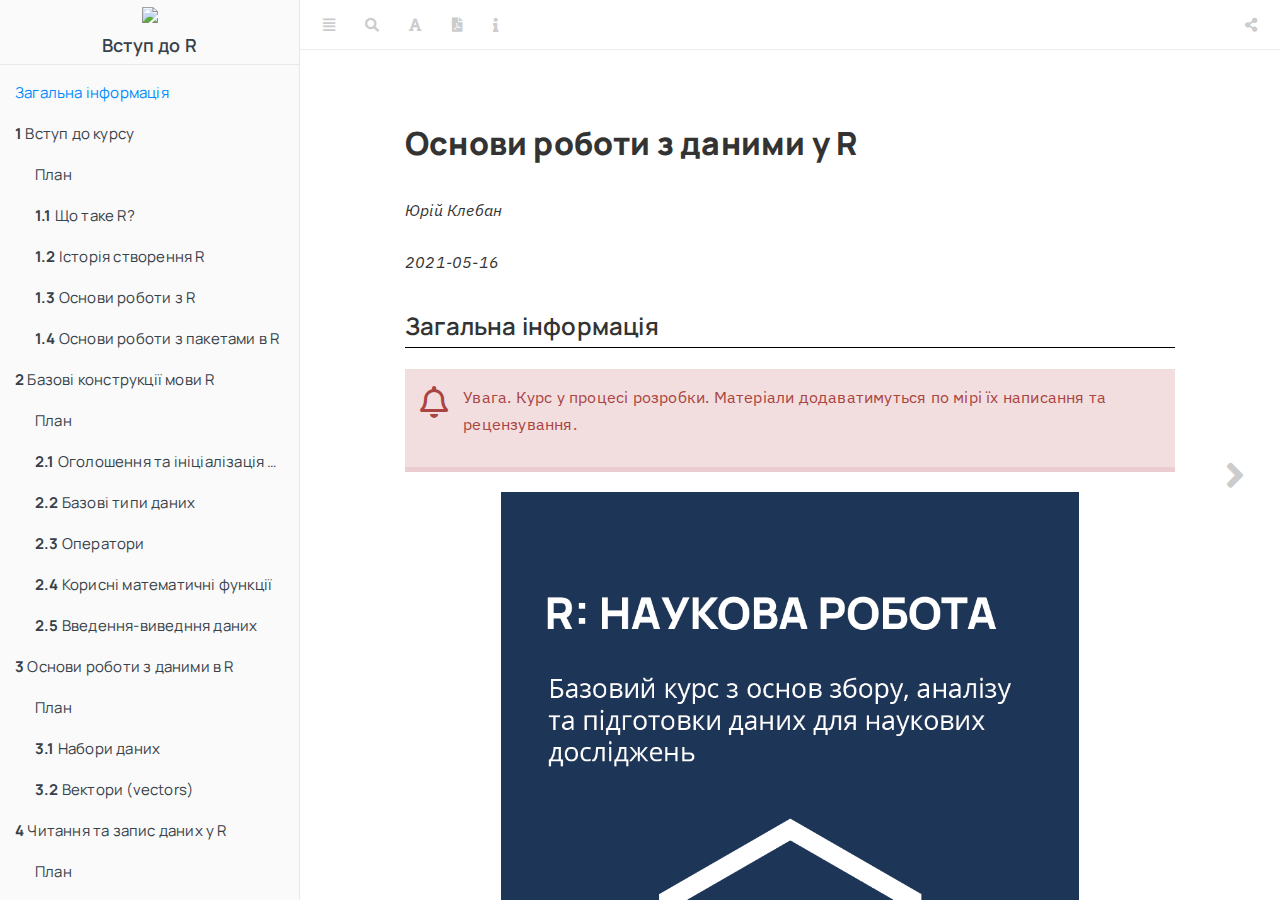
==== index.html @ 43c7a680 "Init" ====
<!DOCTYPE html>
<html lang="" xml:lang="">
<head>

  <meta charset="utf-8" />
  <meta http-equiv="X-UA-Compatible" content="IE=edge" />
  <title>Основи роботи з даними у R</title>
  <meta name="description" content="Курс вступ до програмування в R, Проект DataClass" />
  <meta name="generator" content="bookdown 0.22 and GitBook 2.6.7" />

  <meta property="og:title" content="Основи роботи з даними у R" />
  <meta property="og:type" content="book" />
  
  <meta property="og:image" content="/images/cover.png" />
  <meta property="og:description" content="Курс вступ до програмування в R, Проект DataClass" />
  <meta name="github-repo" content="kleban/r-science-pub" />

  <meta name="twitter:card" content="summary" />
  <meta name="twitter:title" content="Основи роботи з даними у R" />
  
  <meta name="twitter:description" content="Курс вступ до програмування в R, Проект DataClass" />
  <meta name="twitter:image" content="/images/cover.png" />

<meta name="author" content="Юрій Клебан" />


<meta name="date" content="2021-05-16" />

  <meta name="viewport" content="width=device-width, initial-scale=1" />
  <meta name="apple-mobile-web-app-capable" content="yes" />
  <meta name="apple-mobile-web-app-status-bar-style" content="black" />
  
  <link rel="shortcut icon" href="favicon.ico" type="image/x-icon" />

<link rel="next" href="chapter1.html"/>
<script src="libs/header-attrs-2.8/header-attrs.js"></script>
<script src="libs/jquery-2.2.3/jquery.min.js"></script>
<link href="libs/gitbook-2.6.7/css/style.css" rel="stylesheet" />
<link href="libs/gitbook-2.6.7/css/plugin-table.css" rel="stylesheet" />
<link href="libs/gitbook-2.6.7/css/plugin-bookdown.css" rel="stylesheet" />
<link href="libs/gitbook-2.6.7/css/plugin-highlight.css" rel="stylesheet" />
<link href="libs/gitbook-2.6.7/css/plugin-search.css" rel="stylesheet" />
<link href="libs/gitbook-2.6.7/css/plugin-fontsettings.css" rel="stylesheet" />
<link href="libs/gitbook-2.6.7/css/plugin-clipboard.css" rel="stylesheet" />









<link href="libs/anchor-sections-1.0.1/anchor-sections.css" rel="stylesheet" />
<script src="libs/anchor-sections-1.0.1/anchor-sections.js"></script>
<!-- Global site tag (gtag.js) - Google Analytics -->
<script async src="https://www.googletagmanager.com/gtag/js?id=G-SQNMJRY3XS"></script>
<script>
  window.dataLayer = window.dataLayer || [];
  function gtag(){dataLayer.push(arguments);}
  gtag('js', new Date());

  gtag('config', 'G-SQNMJRY3XS');
</script>



<style type="text/css">
pre > code.sourceCode { white-space: pre; position: relative; }
pre > code.sourceCode > span { display: inline-block; line-height: 1.25; }
pre > code.sourceCode > span:empty { height: 1.2em; }
code.sourceCode > span { color: inherit; text-decoration: inherit; }
pre.sourceCode { margin: 0; }
@media screen {
div.sourceCode { overflow: auto; }
}
@media print {
pre > code.sourceCode { white-space: pre-wrap; }
pre > code.sourceCode > span { text-indent: -5em; padding-left: 5em; }
}
pre.numberSource code
  { counter-reset: source-line 0; }
pre.numberSource code > span
  { position: relative; left: -4em; counter-increment: source-line; }
pre.numberSource code > span > a:first-child::before
  { content: counter(source-line);
    position: relative; left: -1em; text-align: right; vertical-align: baseline;
    border: none; display: inline-block;
    -webkit-touch-callout: none; -webkit-user-select: none;
    -khtml-user-select: none; -moz-user-select: none;
    -ms-user-select: none; user-select: none;
    padding: 0 4px; width: 4em;
    color: #aaaaaa;
  }
pre.numberSource { margin-left: 3em; border-left: 1px solid #aaaaaa;  padding-left: 4px; }
div.sourceCode
  {  background-color: #f8f8f8; }
@media screen {
pre > code.sourceCode > span > a:first-child::before { text-decoration: underline; }
}
code span.al { color: #ef2929; } /* Alert */
code span.an { color: #8f5902; font-weight: bold; font-style: italic; } /* Annotation */
code span.at { color: #c4a000; } /* Attribute */
code span.bn { color: #0000cf; } /* BaseN */
code span.cf { color: #204a87; font-weight: bold; } /* ControlFlow */
code span.ch { color: #4e9a06; } /* Char */
code span.cn { color: #000000; } /* Constant */
code span.co { color: #8f5902; font-style: italic; } /* Comment */
code span.cv { color: #8f5902; font-weight: bold; font-style: italic; } /* CommentVar */
code span.do { color: #8f5902; font-weight: bold; font-style: italic; } /* Documentation */
code span.dt { color: #204a87; } /* DataType */
code span.dv { color: #0000cf; } /* DecVal */
code span.er { color: #a40000; font-weight: bold; } /* Error */
code span.ex { } /* Extension */
code span.fl { color: #0000cf; } /* Float */
code span.fu { color: #000000; } /* Function */
code span.im { } /* Import */
code span.in { color: #8f5902; font-weight: bold; font-style: italic; } /* Information */
code span.kw { color: #204a87; font-weight: bold; } /* Keyword */
code span.op { color: #ce5c00; font-weight: bold; } /* Operator */
code span.ot { color: #8f5902; } /* Other */
code span.pp { color: #8f5902; font-style: italic; } /* Preprocessor */
code span.sc { color: #000000; } /* SpecialChar */
code span.ss { color: #4e9a06; } /* SpecialString */
code span.st { color: #4e9a06; } /* String */
code span.va { color: #000000; } /* Variable */
code span.vs { color: #4e9a06; } /* VerbatimString */
code span.wa { color: #8f5902; font-weight: bold; font-style: italic; } /* Warning */
</style>

<style type="text/css">
/* Used with Pandoc 2.11+ new --citeproc when CSL is used */
div.csl-bib-body { }
div.csl-entry {
  clear: both;
}
.hanging div.csl-entry {
  margin-left:2em;
  text-indent:-2em;
}
div.csl-left-margin {
  min-width:2em;
  float:left;
}
div.csl-right-inline {
  margin-left:2em;
  padding-left:1em;
}
div.csl-indent {
  margin-left: 2em;
}
</style>

<link rel="stylesheet" href="css/style.css" type="text/css" />
<link rel="stylesheet" href="https:/use.fontawesome.com/releases/v5.15.2/css/all.css" type="text/css" />
</head>

<body>



  <div class="book without-animation with-summary font-size-2 font-family-1" data-basepath=".">

    <div class="book-summary">
      <nav role="navigation">

<ul class="summary">
<li class="toc-logo"><a  style="margin: 7px 0 5px 0;padding:0" href="https://dataclass.org.ua" target="_blank"><img src="https://dataclass.org.ua/assets/template/images/dataclass_logo.png"></a><a href="./" style="font-weight:600; font-size:18px; padding:0">Вступ до R</a></li>

<li class="divider"></li>
<li class="chapter" data-level="" data-path="index.html"><a href="index.html"><i class="fa fa-check"></i>Загальна інформація</a></li>
<li class="chapter" data-level="1" data-path="chapter1.html"><a href="chapter1.html"><i class="fa fa-check"></i><b>1</b> Вступ до курсу</a>
<ul>
<li class="chapter" data-level="" data-path="chapter1.html"><a href="chapter1.html#план"><i class="fa fa-check"></i>План</a></li>
<li class="chapter" data-level="1.1" data-path="chapter1.html"><a href="chapter1.html#chapter11"><i class="fa fa-check"></i><b>1.1</b> Що таке R?</a></li>
<li class="chapter" data-level="1.2" data-path="chapter1.html"><a href="chapter1.html#chapter12"><i class="fa fa-check"></i><b>1.2</b> Історія створення R</a></li>
<li class="chapter" data-level="1.3" data-path="chapter1.html"><a href="chapter1.html#chapter13"><i class="fa fa-check"></i><b>1.3</b> Основи роботи з R</a>
<ul>
<li class="chapter" data-level="1.3.1" data-path="chapter1.html"><a href="chapter1.html#chapter131"><i class="fa fa-check"></i><b>1.3.1</b> R Project</a></li>
<li class="chapter" data-level="1.3.2" data-path="chapter1.html"><a href="chapter1.html#chapter132"><i class="fa fa-check"></i><b>1.3.2</b> Робота з R Studio</a></li>
<li class="chapter" data-level="1.3.3" data-path="chapter1.html"><a href="chapter1.html#chapter133"><i class="fa fa-check"></i><b>1.3.3</b> Робота з Jupyter Notebook</a></li>
<li class="chapter" data-level="1.3.4" data-path="chapter1.html"><a href="chapter1.html#chapter134"><i class="fa fa-check"></i><b>1.3.4</b> Огляд додаткових IDE та сервісів для роботи з R</a></li>
</ul></li>
<li class="chapter" data-level="1.4" data-path="chapter1.html"><a href="chapter1.html#chapter14"><i class="fa fa-check"></i><b>1.4</b> Основи роботи з пакетами в R</a>
<ul>
<li class="chapter" data-level="1.4.1" data-path="chapter1.html"><a href="chapter1.html#chapter141"><i class="fa fa-check"></i><b>1.4.1</b> Команди для роботи з пакетами</a></li>
<li class="chapter" data-level="1.4.2" data-path="chapter1.html"><a href="chapter1.html#chapter142"><i class="fa fa-check"></i><b>1.4.2</b> Робота з пакетами в RStudio</a></li>
</ul></li>
</ul></li>
<li class="chapter" data-level="2" data-path="chapter2.html"><a href="chapter2.html"><i class="fa fa-check"></i><b>2</b> Базові конструкції мови R</a>
<ul>
<li class="chapter" data-level="" data-path="chapter2.html"><a href="chapter2.html#план-1"><i class="fa fa-check"></i>План</a></li>
<li class="chapter" data-level="2.1" data-path="chapter2.html"><a href="chapter2.html#chapter21"><i class="fa fa-check"></i><b>2.1</b> Оголошення та ініціалізація змінних</a>
<ul>
<li class="chapter" data-level="2.1.1" data-path="chapter2.html"><a href="chapter2.html#chapter211"><i class="fa fa-check"></i><b>2.1.1</b> Поняття змінних та оператор присвоєння</a></li>
<li class="chapter" data-level="2.1.2" data-path="chapter2.html"><a href="chapter2.html#chapter212"><i class="fa fa-check"></i><b>2.1.2</b> Правила іменування змінних</a></li>
</ul></li>
<li class="chapter" data-level="2.2" data-path="chapter2.html"><a href="chapter2.html#chapter22"><i class="fa fa-check"></i><b>2.2</b> Базові типи даних</a>
<ul>
<li class="chapter" data-level="2.2.1" data-path="chapter2.html"><a href="chapter2.html#chapter221"><i class="fa fa-check"></i><b>2.2.1</b> Типізація в R</a></li>
<li class="chapter" data-level="2.2.2" data-path="chapter2.html"><a href="chapter2.html#chapter222"><i class="fa fa-check"></i><b>2.2.2</b> Перевірка та привдення типів даних</a></li>
</ul></li>
<li class="chapter" data-level="2.3" data-path="chapter2.html"><a href="chapter2.html#chapter23"><i class="fa fa-check"></i><b>2.3</b> Оператори</a>
<ul>
<li class="chapter" data-level="2.3.1" data-path="chapter2.html"><a href="chapter2.html#chapter231"><i class="fa fa-check"></i><b>2.3.1</b> Арифметичні оператори</a></li>
<li class="chapter" data-level="2.3.2" data-path="chapter2.html"><a href="chapter2.html#chapter232"><i class="fa fa-check"></i><b>2.3.2</b> Оператори відношення</a></li>
<li class="chapter" data-level="2.3.3" data-path="chapter2.html"><a href="chapter2.html#chapter233"><i class="fa fa-check"></i><b>2.3.3</b> Логічні оператори</a></li>
</ul></li>
<li class="chapter" data-level="2.4" data-path="chapter2.html"><a href="chapter2.html#chapter24"><i class="fa fa-check"></i><b>2.4</b> Корисні математичні функції</a>
<ul>
<li class="chapter" data-level="2.4.1" data-path="chapter2.html"><a href="chapter2.html#chapter241"><i class="fa fa-check"></i><b>2.4.1</b> Заокруглення чисел (round, ceiling, floor, trunc, signif)</a></li>
<li class="chapter" data-level="2.4.2" data-path="chapter2.html"><a href="chapter2.html#chapter242"><i class="fa fa-check"></i><b>2.4.2</b> Послідовності чисел (seq, rep)</a></li>
<li class="chapter" data-level="2.4.3" data-path="chapter2.html"><a href="chapter2.html#chapter243"><i class="fa fa-check"></i><b>2.4.3</b> Генерація псевдовипадкових чисел</a></li>
<li class="chapter" data-level="2.4.4" data-path="chapter2.html"><a href="chapter2.html#chapter244"><i class="fa fa-check"></i><b>2.4.4</b> Інші математичні функції та константи R</a></li>
</ul></li>
<li class="chapter" data-level="2.5" data-path="chapter2.html"><a href="chapter2.html#chapter245"><i class="fa fa-check"></i><b>2.5</b> Введення-виведння даних</a></li>
</ul></li>
<li class="chapter" data-level="3" data-path="chapter3.html"><a href="chapter3.html"><i class="fa fa-check"></i><b>3</b> Основи роботи з даними в R</a>
<ul>
<li class="chapter" data-level="" data-path="chapter3.html"><a href="chapter3.html#план-2"><i class="fa fa-check"></i>План</a></li>
<li class="chapter" data-level="3.1" data-path="chapter3.html"><a href="chapter3.html#chapter31"><i class="fa fa-check"></i><b>3.1</b> Набори даних</a></li>
<li class="chapter" data-level="3.2" data-path="chapter3.html"><a href="chapter3.html#chapter32"><i class="fa fa-check"></i><b>3.2</b> Вектори (vectors)</a>
<ul>
<li class="chapter" data-level="3.2.1" data-path="chapter3.html"><a href="chapter3.html#chapter321"><i class="fa fa-check"></i><b>3.2.1</b> Поняття та спосіб представлення</a></li>
<li class="chapter" data-level="3.2.2" data-path="chapter3.html"><a href="chapter3.html#chapter322"><i class="fa fa-check"></i><b>3.2.2</b> Оголошення векторів</a></li>
<li class="chapter" data-level="3.2.3" data-path="chapter3.html"><a href="chapter3.html#chapter323"><i class="fa fa-check"></i><b>3.2.3</b> Операції над векторами</a></li>
</ul></li>
</ul></li>
<li class="chapter" data-level="4" data-path="chapter4.html"><a href="chapter4.html"><i class="fa fa-check"></i><b>4</b> Читання та запис даних у R</a>
<ul>
<li class="chapter" data-level="" data-path="chapter4.html"><a href="chapter4.html#план-3"><i class="fa fa-check"></i>План</a></li>
<li class="chapter" data-level="4.1" data-path="chapter4.html"><a href="chapter4.html#chapter41"><i class="fa fa-check"></i><b>4.1</b> Загальний опис структури даних</a></li>
<li class="chapter" data-level="4.2" data-path="chapter4.html"><a href="chapter4.html#chapter42"><i class="fa fa-check"></i><b>4.2</b> Опис набору даних <code>Telecom Users</code></a></li>
<li class="chapter" data-level="4.3" data-path="chapter3.html"><a href="chapter3.html#chapter321"><i class="fa fa-check"></i><b>4.3</b> Імпорт даних засобами RStudio</a></li>
<li class="chapter" data-level="4.4" data-path="chapter3.html"><a href="chapter3.html#chapter321"><i class="fa fa-check"></i><b>4.4</b> CSV-файли: читання,</a></li>
</ul></li>
<li class="chapter" data-level="5" data-path="chapter6.html"><a href="chapter6.html"><i class="fa fa-check"></i><b>5</b> Приклади задач та їх розв’язки</a>
<ul>
<li class="chapter" data-level="5.1" data-path="chapter6.html"><a href="chapter6.html#chapter61"><i class="fa fa-check"></i><b>5.1</b> Задачі</a>
<ul>
<li class="chapter" data-level="5.1.1" data-path="chapter6.html"><a href="chapter6.html#chapter611"><i class="fa fa-check"></i><b>5.1.1</b> Послідовності</a></li>
<li class="chapter" data-level="5.1.2" data-path="chapter6.html"><a href="chapter6.html#chapter612"><i class="fa fa-check"></i><b>5.1.2</b> Функції</a></li>
</ul></li>
<li class="chapter" data-level="5.2" data-path="chapter6.html"><a href="chapter6.html#chapter62"><i class="fa fa-check"></i><b>5.2</b> Рішення задач</a>
<ul>
<li class="chapter" data-level="5.2.1" data-path="chapter6.html"><a href="chapter6.html#chapter621"><i class="fa fa-check"></i><b>5.2.1</b> Послідовності та вектори</a></li>
<li class="chapter" data-level="5.2.2" data-path="chapter6.html"><a href="chapter6.html#chapter622"><i class="fa fa-check"></i><b>5.2.2</b> Функції</a></li>
</ul></li>
</ul></li>
<li class="chapter" data-level="" data-path="-e-.html"><a href="-e-.html"><i class="fa fa-check"></i>Джeрела</a></li>
<li class="divider"></li>
<li><a href="https://github.com/rstudio/bookdown" target="blank">Створено з bookdown</a></li>
<li><a href="https://dataclass.org.ua" target="blank">Сайт проекту DataCalss</a></li>  
<li><a href="https://github.com/kleban/r-intro-pub/issues" style="color:#e53b49" target="blank"><i class="fas fa-bug"></i> Знайшли помилку?</a></li>

</ul>

      </nav>
    </div>

    <div class="book-body">
      <div class="body-inner">
        <div class="book-header" role="navigation">
          <h1>
            <i class="fa fa-circle-o-notch fa-spin"></i><a href="./">Основи роботи з даними у R</a>
          </h1>
        </div>

        <div class="page-wrapper" tabindex="-1" role="main">
          <div class="page-inner">

            <section class="normal" id="section-">
<div id="header">
<h1 class="title">Основи роботи з даними у R</h1>
<p class="author"><em>Юрій Клебан</em></p>
<p class="date" style="margin-top: 1.5em;"><em>2021-05-16</em></p>
</div>
<div id="загальна-інформація" class="section level1 unnumbered">
<h1>Загальна інформація</h1>
<div class="alert alert-danger">
<p><i class="far fa-bell fa-alert fa-2x"></i>
Увага. Курс у процесі розробки. Матеріали додаватимуться по мірі їх написання та рецензування.</p>
</div>
<div class="text-center">
<p><img src="images/cover.png" id="id" class="class" style="width:75.0%" /></p>
</div>
<p>Курс створено у межах проекту <strong>“Підготовка, обробка та ефективне використання даних для наукових досліджень (на основі R)”</strong>, що підтримує Європейський союз за програмою <a href="https://houseofeurope.org.ua/">House of Europe</a>.</p>

</div>
            </section>

          </div>
        </div>
      </div>

<a href="chapter1.html" class="navigation navigation-next navigation-unique" aria-label="Next page"><i class="fa fa-angle-right"></i></a>
    </div>
  </div>
<script src="libs/gitbook-2.6.7/js/app.min.js"></script>
<script src="libs/gitbook-2.6.7/js/lunr.js"></script>
<script src="libs/gitbook-2.6.7/js/clipboard.min.js"></script>
<script src="libs/gitbook-2.6.7/js/plugin-search.js"></script>
<script src="libs/gitbook-2.6.7/js/plugin-sharing.js"></script>
<script src="libs/gitbook-2.6.7/js/plugin-fontsettings.js"></script>
<script src="libs/gitbook-2.6.7/js/plugin-bookdown.js"></script>
<script src="libs/gitbook-2.6.7/js/jquery.highlight.js"></script>
<script src="libs/gitbook-2.6.7/js/plugin-clipboard.js"></script>
<script>
gitbook.require(["gitbook"], function(gitbook) {
gitbook.start({
"sharing": {
"github": false,
"facebook": true,
"twitter": true,
"linkedin": false,
"weibo": false,
"instapaper": false,
"vk": false,
"whatsapp": false,
"all": ["facebook", "twitter", "linkedin", "weibo", "instapaper"]
},
"fontsettings": {
"theme": "white",
"family": "sans",
"size": 2
},
"edit": {
"link": null,
"text": null
},
"history": {
"link": null,
"text": null
},
"view": {
"link": null,
"text": null
},
"download": ["r-science.pdf"],
"toc": {
"collapse": "subsection",
"scroll_highlight": true
}
});
});
</script>

<!-- dynamically load mathjax for compatibility with self-contained -->
<script>
  (function () {
    var script = document.createElement("script");
    script.type = "text/javascript";
    var src = "true";
    if (src === "" || src === "true") src = "https://mathjax.rstudio.com/latest/MathJax.js?config=TeX-MML-AM_CHTML";
    if (location.protocol !== "file:")
      if (/^https?:/.test(src))
        src = src.replace(/^https?:/, '');
    script.src = src;
    document.getElementsByTagName("head")[0].appendChild(script);
  })();
</script>
</body>

</html>
---- libs/gitbook-2.6.7/css/style.css ----
/*! normalize.css v2.1.0 | MIT License | git.io/normalize */img,legend{border:0}*,.fa{-webkit-font-smoothing:antialiased}.fa-ul>li,sub,sup{position:relative}.book .book-body .page-wrapper .page-inner section.normal hr:after,.book-langs-index .inner .languages:after,.buttons:after,.dropdown-menu .buttons:after{clear:both}body,html{-ms-text-size-adjust:100%;-webkit-text-size-adjust:100%}article,aside,details,figcaption,figure,footer,header,hgroup,main,nav,section,summary{display:block}audio,canvas,video{display:inline-block}.hidden,[hidden]{display:none}audio:not([controls]){display:none;height:0}html{font-family:sans-serif}body,figure{margin:0}a:focus{outline:dotted thin}a:active,a:hover{outline:0}h1{font-size:2em;margin:.67em 0}abbr[title]{border-bottom:1px dotted}b,strong{font-weight:700}dfn{font-style:italic}hr{-moz-box-sizing:content-box;box-sizing:content-box;height:0}mark{background:#ff0;color:#000}code,kbd,pre,samp{font-family:monospace,serif;font-size:1em}pre{white-space:pre-wrap}q{quotes:"\201C" "\201D" "\2018" "\2019"}small{font-size:80%}sub,sup{font-size:75%;line-height:0;vertical-align:baseline}sup{top:-.5em}sub{bottom:-.25em}svg:not(:root){overflow:hidden}fieldset{border:1px solid silver;margin:0 2px;padding:.35em .625em .75em}legend{padding:0}button,input,select,textarea{font-family:inherit;font-size:100%;margin:0}button,input{line-height:normal}button,select{text-transform:none}button,html input[type=button],input[type=reset],input[type=submit]{-webkit-appearance:button;cursor:pointer}button[disabled],html input[disabled]{cursor:default}input[type=checkbox],input[type=radio]{box-sizing:border-box;padding:0}input[type=search]{-webkit-appearance:textfield;-moz-box-sizing:content-box;-webkit-box-sizing:content-box;box-sizing:content-box}input[type=search]::-webkit-search-cancel-button{margin-right:10px;}button::-moz-focus-inner,input::-moz-focus-inner{border:0;padding:0}textarea{overflow:auto;vertical-align:top}table{border-collapse:collapse;border-spacing:0}/*!
 * Preboot v2
 *
 * Open sourced under MIT license by @mdo.
 * Some variables and mixins from Bootstrap (Apache 2 license).
 */.link-inherit,.link-inherit:focus,.link-inherit:hover{color:inherit}.fa,.fa-stack{display:inline-block}/*!
 *  Font Awesome 4.7.0 by @davegandy - http://fontawesome.io - @fontawesome
 *  License - http://fontawesome.io/license (Font: SIL OFL 1.1, CSS: MIT License)
 */@font-face{font-family:FontAwesome;src:url(./fontawesome/fontawesome-webfont.ttf?v=4.7.0) format('truetype');font-weight:400;font-style:normal}.fa{font-family:FontAwesome;font-style:normal;font-weight:400;line-height:1;-moz-osx-font-smoothing:grayscale}.book .book-header,.book .book-summary{font-family:"Helvetica Neue",Helvetica,Arial,sans-serif}.fa-lg{font-size:1.33333333em;line-height:.75em;vertical-align:-15%}.fa-2x{font-size:2em}.fa-3x{font-size:3em}.fa-4x{font-size:4em}.fa-5x{font-size:5em}.fa-fw{width:1.28571429em;text-align:center}.fa-ul{padding-left:0;margin-left:2.14285714em;list-style-type:none}.fa-li{position:absolute;left:-2.14285714em;width:2.14285714em;top:.14285714em;text-align:center}.fa-li.fa-lg{left:-1.85714286em}.fa-border{padding:.2em .25em .15em;border:.08em solid #eee;border-radius:.1em}.pull-right{float:right}.pull-left{float:left}.fa.pull-left{margin-right:.3em}.fa.pull-right{margin-left:.3em}.fa-spin{-webkit-animation:spin 2s infinite linear;-moz-animation:spin 2s infinite linear;-o-animation:spin 2s infinite linear;animation:spin 2s infinite linear}@-moz-keyframes spin{0%{-moz-transform:rotate(0)}100%{-moz-transform:rotate(359deg)}}@-webkit-keyframes spin{0%{-webkit-transform:rotate(0)}100%{-webkit-transform:rotate(359deg)}}@-o-keyframes spin{0%{-o-transform:rotate(0)}100%{-o-transform:rotate(359deg)}}@keyframes spin{0%{-webkit-transform:rotate(0);transform:rotate(0)}100%{-webkit-transform:rotate(359deg);transform:rotate(359deg)}}.fa-rotate-90{filter:progid:DXImageTransform.Microsoft.BasicImage(rotation=1);-webkit-transform:rotate(90deg);-moz-transform:rotate(90deg);-ms-transform:rotate(90deg);-o-transform:rotate(90deg);transform:rotate(90deg)}.fa-rotate-180{filter:progid:DXImageTransform.Microsoft.BasicImage(rotation=2);-webkit-transform:rotate(180deg);-moz-transform:rotate(180deg);-ms-transform:rotate(180deg);-o-transform:rotate(180deg);transform:rotate(180deg)}.fa-rotate-270{filter:progid:DXImageTransform.Microsoft.BasicImage(rotation=3);-webkit-transform:rotate(270deg);-moz-transform:rotate(270deg);-ms-transform:rotate(270deg);-o-transform:rotate(270deg);transform:rotate(270deg)}.fa-flip-horizontal{filter:progid:DXImageTransform.Microsoft.BasicImage(rotation=0, mirror=1);-webkit-transform:scale(-1,1);-moz-transform:scale(-1,1);-ms-transform:scale(-1,1);-o-transform:scale(-1,1);transform:scale(-1,1)}.fa-flip-vertical{filter:progid:DXImageTransform.Microsoft.BasicImage(rotation=2, mirror=1);-webkit-transform:scale(1,-1);-moz-transform:scale(1,-1);-ms-transform:scale(1,-1);-o-transform:scale(1,-1);transform:scale(1,-1)}.fa-stack{position:relative;width:2em;height:2em;line-height:2em;vertical-align:middle}.fa-stack-1x,.fa-stack-2x{position:absolute;left:0;width:100%;text-align:center}.fa-stack-1x{line-height:inherit}.fa-stack-2x{font-size:2em}.fa-inverse{color:#fff}.fa-glass:before{content:"\f000"}.fa-music:before{content:"\f001"}.fa-search:before{content:"\f002"}.fa-envelope-o:before{content:"\f003"}.fa-heart:before{content:"\f004"}.fa-star:before{content:"\f005"}.fa-star-o:before{content:"\f006"}.fa-user:before{content:"\f007"}.fa-film:before{content:"\f008"}.fa-th-large:before{content:"\f009"}.fa-th:before{content:"\f00a"}.fa-th-list:before{content:"\f00b"}.fa-check:before{content:"\f00c"}.fa-times:before{content:"\f00d"}.fa-search-plus:before{content:"\f00e"}.fa-search-minus:before{content:"\f010"}.fa-power-off:before{content:"\f011"}.fa-signal:before{content:"\f012"}.fa-cog:before,.fa-gear:before{content:"\f013"}.fa-trash-o:before{content:"\f014"}.fa-home:before{content:"\f015"}.fa-file-o:before{content:"\f016"}.fa-clock-o:before{content:"\f017"}.fa-road:before{content:"\f018"}.fa-download:before{content:"\f019"}.fa-arrow-circle-o-down:before{content:"\f01a"}.fa-arrow-circle-o-up:before{content:"\f01b"}.fa-inbox:before{content:"\f01c"}.fa-play-circle-o:before{content:"\f01d"}.fa-repeat:before,.fa-rotate-right:before{content:"\f01e"}.fa-refresh:before{content:"\f021"}.fa-list-alt:before{content:"\f022"}.fa-lock:before{content:"\f023"}.fa-flag:before{content:"\f024"}.fa-headphones:before{content:"\f025"}.fa-volume-off:before{content:"\f026"}.fa-volume-down:before{content:"\f027"}.fa-volume-up:before{content:"\f028"}.fa-qrcode:before{content:"\f029"}.fa-barcode:before{content:"\f02a"}.fa-tag:before{content:"\f02b"}.fa-tags:before{content:"\f02c"}.fa-book:before{content:"\f02d"}.fa-bookmark:before{content:"\f02e"}.fa-print:before{content:"\f02f"}.fa-camera:before{content:"\f030"}.fa-font:before{content:"\f031"}.fa-bold:before{content:"\f032"}.fa-italic:before{content:"\f033"}.fa-text-height:before{content:"\f034"}.fa-text-width:before{content:"\f035"}.fa-align-left:before{content:"\f036"}.fa-align-center:before{content:"\f037"}.fa-align-right:before{content:"\f038"}.fa-align-justify:before{content:"\f039"}.fa-list:before{content:"\f03a"}.fa-dedent:before,.fa-outdent:before{content:"\f03b"}.fa-indent:before{content:"\f03c"}.fa-video-camera:before{content:"\f03d"}.fa-image:before,.fa-photo:before,.fa-picture-o:before{content:"\f03e"}.fa-pencil:before{content:"\f040"}.fa-map-marker:before{content:"\f041"}.fa-adjust:before{content:"\f042"}.fa-tint:before{content:"\f043"}.fa-edit:before,.fa-pencil-square-o:before{content:"\f044"}.fa-share-square-o:before{content:"\f045"}.fa-check-square-o:before{content:"\f046"}.fa-arrows:before{content:"\f047"}.fa-step-backward:before{content:"\f048"}.fa-fast-backward:before{content:"\f049"}.fa-backward:before{content:"\f04a"}.fa-play:before{content:"\f04b"}.fa-pause:before{content:"\f04c"}.fa-stop:before{content:"\f04d"}.fa-forward:before{content:"\f04e"}.fa-fast-forward:before{content:"\f050"}.fa-step-forward:before{content:"\f051"}.fa-eject:before{content:"\f052"}.fa-chevron-left:before{content:"\f053"}.fa-chevron-right:before{content:"\f054"}.fa-plus-circle:before{content:"\f055"}.fa-minus-circle:before{content:"\f056"}.fa-times-circle:before{content:"\f057"}.fa-check-circle:before{content:"\f058"}.fa-question-circle:before{content:"\f059"}.fa-info-circle:before{content:"\f05a"}.fa-crosshairs:before{content:"\f05b"}.fa-times-circle-o:before{content:"\f05c"}.fa-check-circle-o:before{content:"\f05d"}.fa-ban:before{content:"\f05e"}.fa-arrow-left:before{content:"\f060"}.fa-arrow-right:before{content:"\f061"}.fa-arrow-up:before{content:"\f062"}.fa-arrow-down:before{content:"\f063"}.fa-mail-forward:before,.fa-share:before{content:"\f064"}.fa-expand:before{content:"\f065"}.fa-compress:before{content:"\f066"}.fa-plus:before{content:"\f067"}.fa-minus:before{content:"\f068"}.fa-asterisk:before{content:"\f069"}.fa-exclamation-circle:before{content:"\f06a"}.fa-gift:before{content:"\f06b"}.fa-leaf:before{content:"\f06c"}.fa-fire:before{content:"\f06d"}.fa-eye:before{content:"\f06e"}.fa-eye-slash:before{content:"\f070"}.fa-exclamation-triangle:before,.fa-warning:before{content:"\f071"}.fa-plane:before{content:"\f072"}.fa-calendar:before{content:"\f073"}.fa-random:before{content:"\f074"}.fa-comment:before{content:"\f075"}.fa-magnet:before{content:"\f076"}.fa-chevron-up:before{content:"\f077"}.fa-chevron-down:before{content:"\f078"}.fa-retweet:before{content:"\f079"}.fa-shopping-cart:before{content:"\f07a"}.fa-folder:before{content:"\f07b"}.fa-folder-open:before{content:"\f07c"}.fa-arrows-v:before{content:"\f07d"}.fa-arrows-h:before{content:"\f07e"}.fa-bar-chart-o:before{content:"\f080"}.fa-twitter-square:before{content:"\f081"}.fa-facebook-square:before{content:"\f082"}.fa-camera-retro:before{content:"\f083"}.fa-key:before{content:"\f084"}.fa-cogs:before,.fa-gears:before{content:"\f085"}.fa-comments:before{content:"\f086"}.fa-thumbs-o-up:before{content:"\f087"}.fa-thumbs-o-down:before{content:"\f088"}.fa-star-half:before{content:"\f089"}.fa-heart-o:before{content:"\f08a"}.fa-sign-out:before{content:"\f08b"}.fa-linkedin-square:before{content:"\f08c"}.fa-thumb-tack:before{content:"\f08d"}.fa-external-link:before{content:"\f08e"}.fa-sign-in:before{content:"\f090"}.fa-trophy:before{content:"\f091"}.fa-github-square:before{content:"\f092"}.fa-upload:before{content:"\f093"}.fa-lemon-o:before{content:"\f094"}.fa-phone:before{content:"\f095"}.fa-square-o:before{content:"\f096"}.fa-bookmark-o:before{content:"\f097"}.fa-phone-square:before{content:"\f098"}.fa-twitter:before{content:"\f099"}.fa-facebook:before{content:"\f09a"}.fa-github:before{content:"\f09b"}.fa-unlock:before{content:"\f09c"}.fa-credit-card:before{content:"\f09d"}.fa-rss:before{content:"\f09e"}.fa-hdd-o:before{content:"\f0a0"}.fa-bullhorn:before{content:"\f0a1"}.fa-bell:before{content:"\f0f3"}.fa-certificate:before{content:"\f0a3"}.fa-hand-o-right:before{content:"\f0a4"}.fa-hand-o-left:before{content:"\f0a5"}.fa-hand-o-up:before{content:"\f0a6"}.fa-hand-o-down:before{content:"\f0a7"}.fa-arrow-circle-left:before{content:"\f0a8"}.fa-arrow-circle-right:before{content:"\f0a9"}.fa-arrow-circle-up:before{content:"\f0aa"}.fa-arrow-circle-down:before{content:"\f0ab"}.fa-globe:before{content:"\f0ac"}.fa-wrench:before{content:"\f0ad"}.fa-tasks:before{content:"\f0ae"}.fa-filter:before{content:"\f0b0"}.fa-briefcase:before{content:"\f0b1"}.fa-arrows-alt:before{content:"\f0b2"}.fa-group:before,.fa-users:before{content:"\f0c0"}.fa-chain:before,.fa-link:before{content:"\f0c1"}.fa-cloud:before{content:"\f0c2"}.fa-flask:before{content:"\f0c3"}.fa-cut:before,.fa-scissors:before{content:"\f0c4"}.fa-copy:before,.fa-files-o:before{content:"\f0c5"}.fa-paperclip:before{content:"\f0c6"}.fa-floppy-o:before,.fa-save:before{content:"\f0c7"}.fa-square:before{content:"\f0c8"}.fa-bars:before,.fa-navicon:before,.fa-reorder:before{content:"\f0c9"}.fa-list-ul:before{content:"\f0ca"}.fa-list-ol:before{content:"\f0cb"}.fa-strikethrough:before{content:"\f0cc"}.fa-underline:before{content:"\f0cd"}.fa-table:before{content:"\f0ce"}.fa-magic:before{content:"\f0d0"}.fa-truck:before{content:"\f0d1"}.fa-pinterest:before{content:"\f0d2"}.fa-pinterest-square:before{content:"\f0d3"}.fa-google-plus-square:before{content:"\f0d4"}.fa-google-plus:before{content:"\f0d5"}.fa-money:before{content:"\f0d6"}.fa-caret-down:before{content:"\f0d7"}.fa-caret-up:before{content:"\f0d8"}.fa-caret-left:before{content:"\f0d9"}.fa-caret-right:before{content:"\f0da"}.fa-columns:before{content:"\f0db"}.fa-sort:before,.fa-unsorted:before{content:"\f0dc"}.fa-sort-desc:before,.fa-sort-down:before{content:"\f0dd"}.fa-sort-asc:before,.fa-sort-up:before{content:"\f0de"}.fa-envelope:before{content:"\f0e0"}.fa-linkedin:before{content:"\f0e1"}.fa-rotate-left:before,.fa-undo:before{content:"\f0e2"}.fa-gavel:before,.fa-legal:before{content:"\f0e3"}.fa-dashboard:before,.fa-tachometer:before{content:"\f0e4"}.fa-comment-o:before{content:"\f0e5"}.fa-comments-o:before{content:"\f0e6"}.fa-bolt:before,.fa-flash:before{content:"\f0e7"}.fa-sitemap:before{content:"\f0e8"}.fa-umbrella:before{content:"\f0e9"}.fa-clipboard:before,.fa-paste:before{content:"\f0ea"}.fa-lightbulb-o:before{content:"\f0eb"}.fa-exchange:before{content:"\f0ec"}.fa-cloud-download:before{content:"\f0ed"}.fa-cloud-upload:before{content:"\f0ee"}.fa-user-md:before{content:"\f0f0"}.fa-stethoscope:before{content:"\f0f1"}.fa-suitcase:before{content:"\f0f2"}.fa-bell-o:before{content:"\f0a2"}.fa-coffee:before{content:"\f0f4"}.fa-cutlery:before{content:"\f0f5"}.fa-file-text-o:before{content:"\f0f6"}.fa-building-o:before{content:"\f0f7"}.fa-hospital-o:before{content:"\f0f8"}.fa-ambulance:before{content:"\f0f9"}.fa-medkit:before{content:"\f0fa"}.fa-fighter-jet:before{content:"\f0fb"}.fa-beer:before{content:"\f0fc"}.fa-h-square:before{content:"\f0fd"}.fa-plus-square:before{content:"\f0fe"}.fa-angle-double-left:before{content:"\f100"}.fa-angle-double-right:before{content:"\f101"}.fa-angle-double-up:before{content:"\f102"}.fa-angle-double-down:before{content:"\f103"}.fa-angle-left:before{content:"\f104"}.fa-angle-right:before{content:"\f105"}.fa-angle-up:before{content:"\f106"}.fa-angle-down:before{content:"\f107"}.fa-desktop:before{content:"\f108"}.fa-laptop:before{content:"\f109"}.fa-tablet:before{content:"\f10a"}.fa-mobile-phone:before,.fa-mobile:before{content:"\f10b"}.fa-circle-o:before{content:"\f10c"}.fa-quote-left:before{content:"\f10d"}.fa-quote-right:before{content:"\f10e"}.fa-spinner:before{content:"\f110"}.fa-circle:before{content:"\f111"}.fa-mail-reply:before,.fa-reply:before{content:"\f112"}.fa-github-alt:before{content:"\f113"}.fa-folder-o:before{content:"\f114"}.fa-folder-open-o:before{content:"\f115"}.fa-smile-o:before{content:"\f118"}.fa-frown-o:before{content:"\f119"}.fa-meh-o:before{content:"\f11a"}.fa-gamepad:before{content:"\f11b"}.fa-keyboard-o:before{content:"\f11c"}.fa-flag-o:before{content:"\f11d"}.fa-flag-checkered:before{content:"\f11e"}.fa-terminal:before{content:"\f120"}.fa-code:before{content:"\f121"}.fa-mail-reply-all:before,.fa-reply-all:before{content:"\f122"}.fa-star-half-empty:before,.fa-star-half-full:before,.fa-star-half-o:before{content:"\f123"}.fa-location-arrow:before{content:"\f124"}.fa-crop:before{content:"\f125"}.fa-code-fork:before{content:"\f126"}.fa-chain-broken:before,.fa-unlink:before{content:"\f127"}.fa-question:before{content:"\f128"}.fa-info:before{content:"\f129"}.fa-exclamation:before{content:"\f12a"}.fa-superscript:before{content:"\f12b"}.fa-subscript:before{content:"\f12c"}.fa-eraser:before{content:"\f12d"}.fa-puzzle-piece:before{content:"\f12e"}.fa-microphone:before{content:"\f130"}.fa-microphone-slash:before{content:"\f131"}.fa-shield:before{content:"\f132"}.fa-calendar-o:before{content:"\f133"}.fa-fire-extinguisher:before{content:"\f134"}.fa-rocket:before{content:"\f135"}.fa-maxcdn:before{content:"\f136"}.fa-chevron-circle-left:before{content:"\f137"}.fa-chevron-circle-right:before{content:"\f138"}.fa-chevron-circle-up:before{content:"\f139"}.fa-chevron-circle-down:before{content:"\f13a"}.fa-html5:before{content:"\f13b"}.fa-css3:before{content:"\f13c"}.fa-anchor:before{content:"\f13d"}.fa-unlock-alt:before{content:"\f13e"}.fa-bullseye:before{content:"\f140"}.fa-ellipsis-h:before{content:"\f141"}.fa-ellipsis-v:before{content:"\f142"}.fa-rss-square:before{content:"\f143"}.fa-play-circle:before{content:"\f144"}.fa-ticket:before{content:"\f145"}.fa-minus-square:before{content:"\f146"}.fa-minus-square-o:before{content:"\f147"}.fa-level-up:before{content:"\f148"}.fa-level-down:before{content:"\f149"}.fa-check-square:before{content:"\f14a"}.fa-pencil-square:before{content:"\f14b"}.fa-external-link-square:before{content:"\f14c"}.fa-share-square:before{content:"\f14d"}.fa-compass:before{content:"\f14e"}.fa-caret-square-o-down:before,.fa-toggle-down:before{content:"\f150"}.fa-caret-square-o-up:before,.fa-toggle-up:before{content:"\f151"}.fa-caret-square-o-right:before,.fa-toggle-right:before{content:"\f152"}.fa-eur:before,.fa-euro:before{content:"\f153"}.fa-gbp:before{content:"\f154"}.fa-dollar:before,.fa-usd:before{content:"\f155"}.fa-inr:before,.fa-rupee:before{content:"\f156"}.fa-cny:before,.fa-jpy:before,.fa-rmb:before,.fa-yen:before{content:"\f157"}.fa-rouble:before,.fa-rub:before,.fa-ruble:before{content:"\f158"}.fa-krw:before,.fa-won:before{content:"\f159"}.fa-bitcoin:before,.fa-btc:before{content:"\f15a"}.fa-file:before{content:"\f15b"}.fa-file-text:before{content:"\f15c"}.fa-sort-alpha-asc:before{content:"\f15d"}.fa-sort-alpha-desc:before{content:"\f15e"}.fa-sort-amount-asc:before{content:"\f160"}.fa-sort-amount-desc:before{content:"\f161"}.fa-sort-numeric-asc:before{content:"\f162"}.fa-sort-numeric-desc:before{content:"\f163"}.fa-thumbs-up:before{content:"\f164"}.fa-thumbs-down:before{content:"\f165"}.fa-youtube-square:before{content:"\f166"}.fa-youtube:before{content:"\f167"}.fa-xing:before{content:"\f168"}.fa-xing-square:before{content:"\f169"}.fa-youtube-play:before{content:"\f16a"}.fa-dropbox:before{content:"\f16b"}.fa-stack-overflow:before{content:"\f16c"}.fa-instagram:before{content:"\f16d"}.fa-flickr:before{content:"\f16e"}.fa-adn:before{content:"\f170"}.fa-bitbucket:before{content:"\f171"}.fa-bitbucket-square:before{content:"\f172"}.fa-tumblr:before{content:"\f173"}.fa-tumblr-square:before{content:"\f174"}.fa-long-arrow-down:before{content:"\f175"}.fa-long-arrow-up:before{content:"\f176"}.fa-long-arrow-left:before{content:"\f177"}.fa-long-arrow-right:before{content:"\f178"}.fa-apple:before{content:"\f179"}.fa-windows:before{content:"\f17a"}.fa-android:before{content:"\f17b"}.fa-linux:before{content:"\f17c"}.fa-dribbble:before{content:"\f17d"}.fa-skype:before{content:"\f17e"}.fa-foursquare:before{content:"\f180"}.fa-trello:before{content:"\f181"}.fa-female:before{content:"\f182"}.fa-male:before{content:"\f183"}.fa-gittip:before{content:"\f184"}.fa-sun-o:before{content:"\f185"}.fa-moon-o:before{content:"\f186"}.fa-archive:before{content:"\f187"}.fa-bug:before{content:"\f188"}.fa-vk:before{content:"\f189"}.fa-weibo:before{content:"\f18a"}.fa-renren:before{content:"\f18b"}.fa-pagelines:before{content:"\f18c"}.fa-stack-exchange:before{content:"\f18d"}.fa-arrow-circle-o-right:before{content:"\f18e"}.fa-arrow-circle-o-left:before{content:"\f190"}.fa-caret-square-o-left:before,.fa-toggle-left:before{content:"\f191"}.fa-dot-circle-o:before{content:"\f192"}.fa-wheelchair:before{content:"\f193"}.fa-vimeo-square:before{content:"\f194"}.fa-try:before,.fa-turkish-lira:before{content:"\f195"}.fa-plus-square-o:before{content:"\f196"}.fa-space-shuttle:before{content:"\f197"}.fa-slack:before{content:"\f198"}.fa-envelope-square:before{content:"\f199"}.fa-wordpress:before{content:"\f19a"}.fa-openid:before{content:"\f19b"}.fa-bank:before,.fa-institution:before,.fa-university:before{content:"\f19c"}.fa-graduation-cap:before,.fa-mortar-board:before{content:"\f19d"}.fa-yahoo:before{content:"\f19e"}.fa-google:before{content:"\f1a0"}.fa-reddit:before{content:"\f1a1"}.fa-reddit-square:before{content:"\f1a2"}.fa-stumbleupon-circle:before{content:"\f1a3"}.fa-stumbleupon:before{content:"\f1a4"}.fa-delicious:before{content:"\f1a5"}.fa-digg:before{content:"\f1a6"}.fa-pied-piper-square:before,.fa-pied-piper:before{content:"\f1a7"}.fa-pied-piper-alt:before{content:"\f1a8"}.fa-drupal:before{content:"\f1a9"}.fa-joomla:before{content:"\f1aa"}.fa-language:before{content:"\f1ab"}.fa-fax:before{content:"\f1ac"}.fa-building:before{content:"\f1ad"}.fa-child:before{content:"\f1ae"}.fa-paw:before{content:"\f1b0"}.fa-spoon:before{content:"\f1b1"}.fa-cube:before{content:"\f1b2"}.fa-cubes:before{content:"\f1b3"}.fa-behance:before{content:"\f1b4"}.fa-behance-square:before{content:"\f1b5"}.fa-steam:before{content:"\f1b6"}.fa-steam-square:before{content:"\f1b7"}.fa-recycle:before{content:"\f1b8"}.fa-automobile:before,.fa-car:before{content:"\f1b9"}.fa-cab:before,.fa-taxi:before{content:"\f1ba"}.fa-tree:before{content:"\f1bb"}.fa-spotify:before{content:"\f1bc"}.fa-deviantart:before{content:"\f1bd"}.fa-soundcloud:before{content:"\f1be"}.fa-database:before{content:"\f1c0"}.fa-file-pdf-o:before{content:"\f1c1"}.fa-file-word-o:before{content:"\f1c2"}.fa-file-excel-o:before{content:"\f1c3"}.fa-file-powerpoint-o:before{content:"\f1c4"}.fa-file-image-o:before,.fa-file-photo-o:before,.fa-file-picture-o:before{content:"\f1c5"}.fa-file-archive-o:before,.fa-file-zip-o:before{content:"\f1c6"}.fa-file-audio-o:before,.fa-file-sound-o:before{content:"\f1c7"}.fa-file-movie-o:before,.fa-file-video-o:before{content:"\f1c8"}.fa-file-code-o:before{content:"\f1c9"}.fa-vine:before{content:"\f1ca"}.fa-codepen:before{content:"\f1cb"}.fa-jsfiddle:before{content:"\f1cc"}.fa-life-bouy:before,.fa-life-ring:before,.fa-life-saver:before,.fa-support:before{content:"\f1cd"}.fa-circle-o-notch:before{content:"\f1ce"}.fa-ra:before,.fa-rebel:before{content:"\f1d0"}.fa-empire:before,.fa-ge:before{content:"\f1d1"}.fa-git-square:before{content:"\f1d2"}.fa-git:before{content:"\f1d3"}.fa-hacker-news:before{content:"\f1d4"}.fa-tencent-weibo:before{content:"\f1d5"}.fa-qq:before{content:"\f1d6"}.fa-wechat:before,.fa-weixin:before{content:"\f1d7"}.fa-paper-plane:before,.fa-send:before{content:"\f1d8"}.fa-paper-plane-o:before,.fa-send-o:before{content:"\f1d9"}.fa-history:before{content:"\f1da"}.fa-circle-thin:before{content:"\f1db"}.fa-header:before{content:"\f1dc"}.fa-paragraph:before{content:"\f1dd"}.fa-sliders:before{content:"\f1de"}.fa-share-alt:before{content:"\f1e0"}.fa-share-alt-square:before{content:"\f1e1"}.fa-bomb:before{content:"\f1e2"}.book-langs-index{width:100%;height:100%;padding:40px 0;margin:0;overflow:auto}@media (max-width:600px){.book-langs-index{padding:0}}.book-langs-index .inner{max-width:600px;width:100%;margin:0 auto;padding:30px;background:#fff;border-radius:3px}.book-langs-index .inner h3{margin:0}.book-langs-index .inner .languages{list-style:none;padding:20px 30px;margin-top:20px;border-top:1px solid #eee}.book-langs-index .inner .languages:after,.book-langs-index .inner .languages:before{content:" ";display:table;line-height:0}.book-langs-index .inner .languages li{width:50%;float:left;padding:10px 5px;font-size:16px}@media (max-width:600px){.book-langs-index .inner .languages li{width:100%;max-width:100%}}.book .book-header{overflow:visible;height:50px;padding:0 8px;z-index:2;font-size:.85em;color:#7e888b;background:0 0}.book .book-header .btn{display:block;height:50px;padding:0 15px;border-bottom:none;color:#ccc;text-transform:uppercase;line-height:50px;-webkit-box-shadow:none!important;box-shadow:none!important;position:relative;font-size:14px}.book .book-header .btn:hover{position:relative;text-decoration:none;color:#444;background:0 0}.book .book-header h1{margin:0;font-size:20px;font-weight:200;text-align:center;line-height:50px;opacity:0;padding-left:200px;padding-right:200px;-webkit-transition:opacity .2s ease;-moz-transition:opacity .2s ease;-o-transition:opacity .2s ease;transition:opacity .2s ease;overflow:hidden;text-overflow:ellipsis;white-space:nowrap}.book .book-header h1 a,.book .book-header h1 a:hover{color:inherit;text-decoration:none}@media (max-width:1000px){.book .book-header h1{display:none}}.book .book-header h1 i{display:none}.book .book-header:hover h1{opacity:1}.book.is-loading .book-header h1 i{display:inline-block}.book.is-loading .book-header h1 a{display:none}.dropdown{position:relative}.dropdown-menu{position:absolute;top:100%;left:0;z-index:100;display:none;float:left;min-width:160px;padding:0;margin:2px 0 0;list-style:none;font-size:14px;background-color:#fafafa;border:1px solid rgba(0,0,0,.07);border-radius:1px;-webkit-box-shadow:0 6px 12px rgba(0,0,0,.175);box-shadow:0 6px 12px rgba(0,0,0,.175);background-clip:padding-box}.dropdown-menu.open{display:block}.dropdown-menu.dropdown-left{left:auto;right:4%}.dropdown-menu.dropdown-left .dropdown-caret{right:14px;left:auto}.dropdown-menu .dropdown-caret{position:absolute;top:-8px;left:14px;width:18px;height:10px;float:left;overflow:hidden}.dropdown-menu .dropdown-caret .caret-inner,.dropdown-menu .dropdown-caret .caret-outer{display:inline-block;top:0;border-left:9px solid transparent;border-right:9px solid transparent;position:absolute}.dropdown-menu .dropdown-caret .caret-outer{border-bottom:9px solid rgba(0,0,0,.1);height:auto;left:0;width:auto;margin-left:-1px}.dropdown-menu .dropdown-caret .caret-inner{margin-top:-1px;top:1px;border-bottom:9px solid #fafafa}.dropdown-menu .buttons{border-bottom:1px solid rgba(0,0,0,.07)}.dropdown-menu .buttons:after,.dropdown-menu .buttons:before{content:" ";display:table;line-height:0}.dropdown-menu .buttons:last-child{border-bottom:none}.dropdown-menu .buttons .button{border:0;background-color:transparent;color:#a6a6a6;width:100%;text-align:center;float:left;line-height:1.42857143;padding:8px 4px}.alert,.dropdown-menu .buttons .button:hover{color:#444}.dropdown-menu .buttons .button:focus,.dropdown-menu .buttons .button:hover{outline:0}.dropdown-menu .buttons .button.size-2{width:50%}.dropdown-menu .buttons .button.size-3{width:33%}.alert{padding:15px;margin-bottom:20px;background:#eee;border-bottom:5px solid #ddd}.alert-success{background:#dff0d8;border-color:#d6e9c6;color:#3c763d}.alert-info{background:#d9edf7;border-color:#bce8f1;color:#31708f}.alert-danger{background:#f2dede;border-color:#ebccd1;color:#a94442}.alert-warning{background:#fcf8e3;border-color:#faebcc;color:#8a6d3b}.book .book-summary{position:absolute;top:0;left:-300px;bottom:0;z-index:1;width:300px;color:#364149;background:#fafafa;border-right:1px solid rgba(0,0,0,.07);-webkit-transition:left 250ms ease;-moz-transition:left 250ms ease;-o-transition:left 250ms ease;transition:left 250ms ease}.book .book-summary ul.summary{position:absolute;top:0;left:0;right:0;bottom:0;overflow-y:auto;list-style:none;margin:0;padding:0;-webkit-transition:top .5s ease;-moz-transition:top .5s ease;-o-transition:top .5s ease;transition:top .5s ease}.book .book-summary ul.summary li{list-style:none}.book .book-summary ul.summary li.divider{height:1px;margin:7px 0;overflow:hidden;background:rgba(0,0,0,.07)}.book .book-summary ul.summary li i.fa-check{display:none;position:absolute;right:9px;top:16px;font-size:9px;color:#3c3}.book .book-summary ul.summary li.done>a{color:#364149;font-weight:400}.book .book-summary ul.summary li.done>a i{display:inline}.book .book-summary ul.summary li a,.book .book-summary ul.summary li span{display:block;padding:10px 15px;border-bottom:none;color:#364149;background:0 0;text-overflow:ellipsis;overflow:hidden;white-space:nowrap;position:relative}.book .book-summary ul.summary li span{cursor:not-allowed;opacity:.3;filter:alpha(opacity=30)}.book .book-summary ul.summary li a:hover,.book .book-summary ul.summary li.active>a{color:#008cff;background:0 0;text-decoration:none}.book .book-summary ul.summary li ul{padding-left:20px}@media (max-width:600px){.book .book-summary{width:calc(100% - 60px);bottom:0;left:-100%}}.book.with-summary .book-summary{left:0}.book.without-animation .book-summary{-webkit-transition:none!important;-moz-transition:none!important;-o-transition:none!important;transition:none!important}.book{position:relative;width:100%;height:100%}.book .book-body,.book .book-body .body-inner{position:absolute;top:0;left:0;overflow-y:auto;bottom:0;right:0}.book .book-body{color:#000;background:#fff;-webkit-transition:left 250ms ease;-moz-transition:left 250ms ease;-o-transition:left 250ms ease;transition:left 250ms ease}.book .book-body .page-wrapper{position:relative;outline:0}.book .book-body .page-wrapper .page-inner{max-width:800px;margin:0 auto;padding:20px 0 40px}.book .book-body .page-wrapper .page-inner section{margin:0;padding:5px 15px;background:#fff;border-radius:2px;line-height:1.7;font-size:1.6rem}.book .book-body .page-wrapper .page-inner .btn-group .btn{border-radius:0;background:#eee;border:0}@media (max-width:1240px){.book .book-body{-webkit-transition:-webkit-transform 250ms ease;-moz-transition:-moz-transform 250ms ease;-o-transition:-o-transform 250ms ease;transition:transform 250ms ease;padding-bottom:20px}.book .book-body .body-inner{position:static;min-height:calc(100% - 50px)}}@media (min-width:600px){.book.with-summary .book-body{left:300px}}@media (max-width:600px){.book.with-summary{overflow:hidden}.book.with-summary .book-body{-webkit-transform:translate(calc(100% - 60px),0);-moz-transform:translate(calc(100% - 60px),0);-ms-transform:translate(calc(100% - 60px),0);-o-transform:translate(calc(100% - 60px),0);transform:translate(calc(100% - 60px),0)}}.book.without-animation .book-body{-webkit-transition:none!important;-moz-transition:none!important;-o-transition:none!important;transition:none!important}.buttons:after,.buttons:before{content:" ";display:table;line-height:0}.button{border:0;background:#eee;color:#666;width:100%;text-align:center;float:left;line-height:1.42857143;padding:8px 4px}.button:hover{color:#444}.button:focus,.button:hover{outline:0}.button.size-2{width:50%}.button.size-3{width:33%}.book .book-body .page-wrapper .page-inner section{display:none}.book .book-body .page-wrapper .page-inner section.normal{display:block;word-wrap:break-word;overflow:hidden;color:#333;line-height:1.7;text-size-adjust:100%;-ms-text-size-adjust:100%;-webkit-text-size-adjust:100%;-moz-text-size-adjust:100%}.book .book-body .page-wrapper .page-inner section.normal *{box-sizing:border-box;-webkit-box-sizing:border-box;}.book .book-body .page-wrapper .page-inner section.normal>:first-child{margin-top:0!important}.book .book-body .page-wrapper .page-inner section.normal>:last-child{margin-bottom:0!important}.book .book-body .page-wrapper .page-inner section.normal blockquote,.book .book-body .page-wrapper .page-inner section.normal code,.book .book-body .page-wrapper .page-inner section.normal figure,.book .book-body .page-wrapper .page-inner section.normal img,.book .book-body .page-wrapper .page-inner section.normal pre,.book .book-body .page-wrapper .page-inner section.normal table,.book .book-body .page-wrapper .page-inner section.normal tr{page-break-inside:avoid}.book .book-body .page-wrapper .page-inner section.normal h2,.book .book-body .page-wrapper .page-inner section.normal h3,.book .book-body .page-wrapper .page-inner section.normal h4,.book .book-body .page-wrapper .page-inner section.normal h5,.book .book-body .page-wrapper .page-inner section.normal p{orphans:3;widows:3}.book .book-body .page-wrapper .page-inner section.normal h1,.book .book-body .page-wrapper .page-inner section.normal h2,.book .book-body .page-wrapper .page-inner section.normal h3,.book .book-body .page-wrapper .page-inner section.normal h4,.book .book-body .page-wrapper .page-inner section.normal h5{page-break-after:avoid}.book .book-body .page-wrapper .page-inner section.normal b,.book .book-body .page-wrapper .page-inner section.normal strong{font-weight:700}.book .book-body .page-wrapper .page-inner section.normal em{font-style:italic}.book .book-body .page-wrapper .page-inner section.normal blockquote,.book .book-body .page-wrapper .page-inner section.normal dl,.book .book-body .page-wrapper .page-inner section.normal ol,.book .book-body .page-wrapper .page-inner section.normal p,.book .book-body .page-wrapper .page-inner section.normal table,.book .book-body .page-wrapper .page-inner section.normal ul{margin-top:0;margin-bottom:.85em}.book .book-body .page-wrapper .page-inner section.normal a{color:#4183c4;text-decoration:none;background:0 0}.book .book-body .page-wrapper .page-inner section.normal a:active,.book .book-body .page-wrapper .page-inner section.normal a:focus,.book .book-body .page-wrapper .page-inner section.normal a:hover{outline:0;text-decoration:underline}.book .book-body .page-wrapper .page-inner section.normal img{border:0;max-width:100%}.book .book-body .page-wrapper .page-inner section.normal hr{height:4px;padding:0;margin:1.7em 0;overflow:hidden;background-color:#e7e7e7;border:none}.book .book-body .page-wrapper .page-inner section.normal hr:after,.book .book-body .page-wrapper .page-inner section.normal hr:before{display:table;content:" "}.book .book-body .page-wrapper .page-inner section.normal h1,.book .book-body .page-wrapper .page-inner section.normal h2,.book .book-body .page-wrapper .page-inner section.normal h3,.book .book-body .page-wrapper .page-inner section.normal h4,.book .book-body .page-wrapper .page-inner section.normal h5,.book .book-body .page-wrapper .page-inner section.normal h6{margin-top:1.275em;margin-bottom:.85em;}.book .book-body .page-wrapper .page-inner section.normal h1{font-size:2em}.book .book-body .page-wrapper .page-inner section.normal h2{font-size:1.75em}.book .book-body .page-wrapper .page-inner section.normal h3{font-size:1.5em}.book .book-body .page-wrapper .page-inner section.normal h4{font-size:1.25em}.book .book-body .page-wrapper .page-inner section.normal h5{font-size:1em}.book .book-body .page-wrapper .page-inner section.normal h6{font-size:1em;color:#777}.book .book-body .page-wrapper .page-inner section.normal code,.book .book-body .page-wrapper .page-inner section.normal pre{font-family:Consolas,"Liberation Mono",Menlo,Courier,monospace;direction:ltr;border:none;color:inherit}.book .book-body .page-wrapper .page-inner section.normal pre{overflow:auto;word-wrap:normal;margin:0 0 1.275em;padding:.85em 1em;background:#f7f7f7}.book .book-body .page-wrapper .page-inner section.normal pre>code{display:inline;max-width:initial;padding:0;margin:0;overflow:initial;line-height:inherit;font-size:.85em;white-space:pre;background:0 0}.book .book-body .page-wrapper .page-inner section.normal pre>code:after,.book .book-body .page-wrapper .page-inner section.normal pre>code:before{content:normal}.book .book-body .page-wrapper .page-inner section.normal code{padding:.2em;margin:0;font-size:.85em;background-color:#f7f7f7}.book .book-body .page-wrapper .page-inner section.normal code:after,.book .book-body .page-wrapper .page-inner section.normal code:before{letter-spacing:-.2em;content:"\00a0"}.book .book-body .page-wrapper .page-inner section.normal ol,.book .book-body .page-wrapper .page-inner section.normal ul{padding:0 0 0 2em;margin:0 0 .85em}.book .book-body .page-wrapper .page-inner section.normal ol ol,.book .book-body .page-wrapper .page-inner section.normal ol ul,.book .book-body .page-wrapper .page-inner section.normal ul ol,.book .book-body .page-wrapper .page-inner section.normal ul ul{margin-top:0;margin-bottom:0}.book .book-body .page-wrapper .page-inner section.normal ol ol{list-style-type:lower-roman}.book .book-body .page-wrapper .page-inner section.normal blockquote{margin:0 0 .85em;padding:0 15px;opacity:0.75;border-left:4px solid #dcdcdc}.book .book-body .page-wrapper .page-inner section.normal blockquote:first-child{margin-top:0}.book .book-body .page-wrapper .page-inner section.normal blockquote:last-child{margin-bottom:0}.book .book-body .page-wrapper .page-inner section.normal dl{padding:0}.book .book-body .page-wrapper .page-inner section.normal dl dt{padding:0;margin-top:.85em;font-style:italic;font-weight:700}.book .book-body .page-wrapper .page-inner section.normal dl dd{padding:0 .85em;margin-bottom:.85em}.book .book-body .page-wrapper .page-inner section.normal dd{margin-left:0}.book .book-body .page-wrapper .page-inner section.normal .glossary-term{cursor:help;text-decoration:underline}.book .book-body .navigation{position:absolute;top:50px;bottom:0;margin:0;max-width:150px;min-width:90px;display:flex;justify-content:center;align-content:center;flex-direction:column;font-size:40px;color:#ccc;text-align:center;-webkit-transition:all 350ms ease;-moz-transition:all 350ms ease;-o-transition:all 350ms ease;transition:all 350ms ease}.book .book-body .navigation:hover{text-decoration:none;color:#444}.book .book-body .navigation.navigation-next{right:0}.book .book-body .navigation.navigation-prev{left:0}@media (max-width:1240px){.book .book-body .navigation{position:static;top:auto;max-width:50%;width:50%;display:inline-block;float:left}.book .book-body .navigation.navigation-unique{max-width:100%;width:100%}}.book .book-body .page-wrapper .page-inner section.glossary{margin-bottom:40px}.book .book-body .page-wrapper .page-inner section.glossary h2 a,.book .book-body .page-wrapper .page-inner section.glossary h2 a:hover{color:inherit;text-decoration:none}.book .book-body .page-wrapper .page-inner section.glossary .glossary-index{list-style:none;margin:0;padding:0}.book .book-body .page-wrapper .page-inner section.glossary .glossary-index li{display:inline;margin:0 8px;white-space:nowrap}*{-webkit-box-sizing:border-box;-moz-box-sizing:border-box;box-sizing:border-box;-webkit-overflow-scrolling:touch;-webkit-tap-highlight-color:transparent;-webkit-text-size-adjust:none;-webkit-touch-callout:none}a{text-decoration:none}body,html{height:100%}html{font-size:62.5%}body{text-rendering:optimizeLegibility;font-smoothing:antialiased;font-family:"Helvetica Neue",Helvetica,Arial,sans-serif;font-size:14px;letter-spacing:.2px;text-size-adjust:100%}
.book .book-summary ul.summary li a span {display:inline;padding:initial;overflow:visible;cursor:auto;opacity:1;}
/* show arrow before summary tag as in bootstrap */
details > summary {display:list-item;cursor:pointer;}
/*add whatsapp icon from FA 5.1.1
TODO: remove when updating fontawesome*/
.fa-whatsapp:before{content:"\f232"}
---- libs/gitbook-2.6.7/css/plugin-table.css ----
.book .book-body .page-wrapper .page-inner section.normal table{display:table;width:100%;border-collapse:collapse;border-spacing:0;overflow:auto}.book .book-body .page-wrapper .page-inner section.normal table td,.book .book-body .page-wrapper .page-inner section.normal table th{padding:6px 13px;border:1px solid #ddd}.book .book-body .page-wrapper .page-inner section.normal table tr{background-color:#fff;border-top:1px solid #ccc}.book .book-body .page-wrapper .page-inner section.normal table tr:nth-child(2n){background-color:#f8f8f8}.book .book-body .page-wrapper .page-inner section.normal table th{font-weight:700}
---- libs/gitbook-2.6.7/css/plugin-bookdown.css ----
.book .book-header h1 {
  padding-left: 20px;
  padding-right: 20px;
}
.book .book-header.fixed {
  position: fixed;
  right: 0;
  top: 0;
  left: 0;
  border-bottom: 1px solid rgba(0,0,0,.07);
}
span.search-highlight {
  background-color: #ffff88;
}
@media (min-width: 600px) {
  .book.with-summary .book-header.fixed {
    left: 300px;
  }
}
@media (max-width: 1240px) {
  .book .book-body.fixed {
    top: 50px;
  }
  .book .book-body.fixed .body-inner {
    top: auto;
  }
}
@media (max-width: 600px) {
  .book.with-summary .book-header.fixed {
    left: calc(100% - 60px);
    min-width: 300px;
  }
  .book.with-summary .book-body {
    transform: none;
    left: calc(100% - 60px);
    min-width: 300px;
  }
  .book .book-body.fixed {
    top: 0;
  }
}

.book .book-body.fixed .body-inner {
  top: 50px;
}
.book .book-body .page-wrapper .page-inner section.normal sub, .book .book-body .page-wrapper .page-inner section.normal sup {
  font-size: 85%;
}

@media print {
  .book .book-summary, .book .book-body .book-header, .fa {
    display: none !important;
  }
  .book .book-body.fixed {
    left: 0px;
  }
  .book .book-body,.book .book-body .body-inner, .book.with-summary {
    overflow: visible !important;
  }
}
.kable_wrapper {
  border-spacing: 20px 0;
  border-collapse: separate;
  border: none;
  margin: auto;
}
.kable_wrapper > tbody > tr > td {
  vertical-align: top;
}
.book .book-body .page-wrapper .page-inner section.normal table tr.header {
  border-top-width: 2px;
}
.book .book-body .page-wrapper .page-inner section.normal table tr:last-child td {
  border-bottom-width: 2px;
}
.book .book-body .page-wrapper .page-inner section.normal table td, .book .book-body .page-wrapper .page-inner section.normal table th {
  border-left: none;
  border-right: none;
}
.book .book-body .page-wrapper .page-inner section.normal table.kable_wrapper > tbody > tr, .book .book-body .page-wrapper .page-inner section.normal table.kable_wrapper > tbody > tr > td {
  border-top: none;
}
.book .book-body .page-wrapper .page-inner section.normal table.kable_wrapper > tbody > tr:last-child > td {
    border-bottom: none;
}

div.theorem, div.lemma, div.corollary, div.proposition, div.conjecture {
  font-style: italic;
}
span.theorem, span.lemma, span.corollary, span.proposition, span.conjecture {
  font-style: normal;
}
div.proof>*:last-child:after {
  content: "\25a2";
  float: right;
}
.header-section-number {
  padding-right: .5em;
}
---- libs/gitbook-2.6.7/css/plugin-highlight.css ----
.book .book-body .page-wrapper .page-inner section.normal pre,
.book .book-body .page-wrapper .page-inner section.normal code {
  /* http://jmblog.github.com/color-themes-for-google-code-highlightjs */
  /* Tomorrow Comment */
  /* Tomorrow Red */
  /* Tomorrow Orange */
  /* Tomorrow Yellow */
  /* Tomorrow Green */
  /* Tomorrow Aqua */
  /* Tomorrow Blue */
  /* Tomorrow Purple */
}
.book .book-body .page-wrapper .page-inner section.normal pre .hljs-comment,
.book .book-body .page-wrapper .page-inner section.normal code .hljs-comment,
.book .book-body .page-wrapper .page-inner section.normal pre .hljs-title,
.book .book-body .page-wrapper .page-inner section.normal code .hljs-title {
  color: #8e908c;
}
.book .book-body .page-wrapper .page-inner section.normal pre .hljs-variable,
.book .book-body .page-wrapper .page-inner section.normal code .hljs-variable,
.book .book-body .page-wrapper .page-inner section.normal pre .hljs-attribute,
.book .book-body .page-wrapper .page-inner section.normal code .hljs-attribute,
.book .book-body .page-wrapper .page-inner section.normal pre .hljs-tag,
.book .book-body .page-wrapper .page-inner section.normal code .hljs-tag,
.book .book-body .page-wrapper .page-inner section.normal pre .hljs-regexp,
.book .book-body .page-wrapper .page-inner section.normal code .hljs-regexp,
.book .book-body .page-wrapper .page-inner section.normal pre .ruby .hljs-constant,
.book .book-body .page-wrapper .page-inner section.normal code .ruby .hljs-constant,
.book .book-body .page-wrapper .page-inner section.normal pre .xml .hljs-tag .hljs-title,
.book .book-body .page-wrapper .page-inner section.normal code .xml .hljs-tag .hljs-title,
.book .book-body .page-wrapper .page-inner section.normal pre .xml .hljs-pi,
.book .book-body .page-wrapper .page-inner section.normal code .xml .hljs-pi,
.book .book-body .page-wrapper .page-inner section.normal pre .xml .hljs-doctype,
.book .book-body .page-wrapper .page-inner section.normal code .xml .hljs-doctype,
.book .book-body .page-wrapper .page-inner section.normal pre .html .hljs-doctype,
.book .book-body .page-wrapper .page-inner section.normal code .html .hljs-doctype,
.book .book-body .page-wrapper .page-inner section.normal pre .css .hljs-id,
.book .book-body .page-wrapper .page-inner section.normal code .css .hljs-id,
.book .book-body .page-wrapper .page-inner section.normal pre .css .hljs-class,
.book .book-body .page-wrapper .page-inner section.normal code .css .hljs-class,
.book .book-body .page-wrapper .page-inner section.normal pre .css .hljs-pseudo,
.book .book-body .page-wrapper .page-inner section.normal code .css .hljs-pseudo {
  color: #c82829;
}
.book .book-body .page-wrapper .page-inner section.normal pre .hljs-number,
.book .book-body .page-wrapper .page-inner section.normal code .hljs-number,
.book .book-body .page-wrapper .page-inner section.normal pre .hljs-preprocessor,
.book .book-body .page-wrapper .page-inner section.normal code .hljs-preprocessor,
.book .book-body .page-wrapper .page-inner section.normal pre .hljs-pragma,
.book .book-body .page-wrapper .page-inner section.normal code .hljs-pragma,
.book .book-body .page-wrapper .page-inner section.normal pre .hljs-built_in,
.book .book-body .page-wrapper .page-inner section.normal code .hljs-built_in,
.book .book-body .page-wrapper .page-inner section.normal pre .hljs-literal,
.book .book-body .page-wrapper .page-inner section.normal code .hljs-literal,
.book .book-body .page-wrapper .page-inner section.normal pre .hljs-params,
.book .book-body .page-wrapper .page-inner section.normal code .hljs-params,
.book .book-body .page-wrapper .page-inner section.normal pre .hljs-constant,
.book .book-body .page-wrapper .page-inner section.normal code .hljs-constant {
  color: #f5871f;
}
.book .book-body .page-wrapper .page-inner section.normal pre .ruby .hljs-class .hljs-title,
.book .book-body .page-wrapper .page-inner section.normal code .ruby .hljs-class .hljs-title,
.book .book-body .page-wrapper .page-inner section.normal pre .css .hljs-rules .hljs-attribute,
.book .book-body .page-wrapper .page-inner section.normal code .css .hljs-rules .hljs-attribute {
  color: #eab700;
}
.book .book-body .page-wrapper .page-inner section.normal pre .hljs-string,
.book .book-body .page-wrapper .page-inner section.normal code .hljs-string,
.book .book-body .page-wrapper .page-inner section.normal pre .hljs-value,
.book .book-body .page-wrapper .page-inner section.normal code .hljs-value,
.book .book-body .page-wrapper .page-inner section.normal pre .hljs-inheritance,
.book .book-body .page-wrapper .page-inner section.normal code .hljs-inheritance,
.book .book-body .page-wrapper .page-inner section.normal pre .hljs-header,
.book .book-body .page-wrapper .page-inner section.normal code .hljs-header,
.book .book-body .page-wrapper .page-inner section.normal pre .ruby .hljs-symbol,
.book .book-body .page-wrapper .page-inner section.normal code .ruby .hljs-symbol,
.book .book-body .page-wrapper .page-inner section.normal pre .xml .hljs-cdata,
.book .book-body .page-wrapper .page-inner section.normal code .xml .hljs-cdata {
  color: #718c00;
}
.book .book-body .page-wrapper .page-inner section.normal pre .css .hljs-hexcolor,
.book .book-body .page-wrapper .page-inner section.normal code .css .hljs-hexcolor {
  color: #3e999f;
}
.book .book-body .page-wrapper .page-inner section.normal pre .hljs-function,
.book .book-body .page-wrapper .page-inner section.normal code .hljs-function,
.book .book-body .page-wrapper .page-inner section.normal pre .python .hljs-decorator,
.book .book-body .page-wrapper .page-inner section.normal code .python .hljs-decorator,
.book .book-body .page-wrapper .page-inner section.normal pre .python .hljs-title,
.book .book-body .page-wrapper .page-inner section.normal code .python .hljs-title,
.book .book-body .page-wrapper .page-inner section.normal pre .ruby .hljs-function .hljs-title,
.book .book-body .page-wrapper .page-inner section.normal code .ruby .hljs-function .hljs-title,
.book .book-body .page-wrapper .page-inner section.normal pre .ruby .hljs-title .hljs-keyword,
.book .book-body .page-wrapper .page-inner section.normal code .ruby .hljs-title .hljs-keyword,
.book .book-body .page-wrapper .page-inner section.normal pre .perl .hljs-sub,
.book .book-body .page-wrapper .page-inner section.normal code .perl .hljs-sub,
.book .book-body .page-wrapper .page-inner section.normal pre .javascript .hljs-title,
.book .book-body .page-wrapper .page-inner section.normal code .javascript .hljs-title,
.book .book-body .page-wrapper .page-inner section.normal pre .coffeescript .hljs-title,
.book .book-body .page-wrapper .page-inner section.normal code .coffeescript .hljs-title {
  color: #4271ae;
}
.book .book-body .page-wrapper .page-inner section.normal pre .hljs-keyword,
.book .book-body .page-wrapper .page-inner section.normal code .hljs-keyword,
.book .book-body .page-wrapper .page-inner section.normal pre .javascript .hljs-function,
.book .book-body .page-wrapper .page-inner section.normal code .javascript .hljs-function {
  color: #8959a8;
}
.book .book-body .page-wrapper .page-inner section.normal pre .hljs,
.book .book-body .page-wrapper .page-inner section.normal code .hljs {
  display: block;
  background: white;
  color: #4d4d4c;
  padding: 0.5em;
}
.book .book-body .page-wrapper .page-inner section.normal pre .coffeescript .javascript,
.book .book-body .page-wrapper .page-inner section.normal code .coffeescript .javascript,
.book .book-body .page-wrapper .page-inner section.normal pre .javascript .xml,
.book .book-body .page-wrapper .page-inner section.normal code .javascript .xml,
.book .book-body .page-wrapper .page-inner section.normal pre .tex .hljs-formula,
.book .book-body .page-wrapper .page-inner section.normal code .tex .hljs-formula,
.book .book-body .page-wrapper .page-inner section.normal pre .xml .javascript,
.book .book-body .page-wrapper .page-inner section.normal code .xml .javascript,
.book .book-body .page-wrapper .page-inner section.normal pre .xml .vbscript,
.book .book-body .page-wrapper .page-inner section.normal code .xml .vbscript,
.book .book-body .page-wrapper .page-inner section.normal pre .xml .css,
.book .book-body .page-wrapper .page-inner section.normal code .xml .css,
.book .book-body .page-wrapper .page-inner section.normal pre .xml .hljs-cdata,
.book .book-body .page-wrapper .page-inner section.normal code .xml .hljs-cdata {
  opacity: 0.5;
}
.book.color-theme-1 .book-body .page-wrapper .page-inner section.normal pre,
.book.color-theme-1 .book-body .page-wrapper .page-inner section.normal code {
  /*

Orginal Style from ethanschoonover.com/solarized (c) Jeremy Hull <sourdrums@gmail.com>

*/
  /* Solarized Green */
  /* Solarized Cyan */
  /* Solarized Blue */
  /* Solarized Yellow */
  /* Solarized Orange */
  /* Solarized Red */
  /* Solarized Violet */
}
.book.color-theme-1 .book-body .page-wrapper .page-inner section.normal pre .hljs,
.book.color-theme-1 .book-body .page-wrapper .page-inner section.normal code .hljs {
  display: block;
  padding: 0.5em;
  background: #fdf6e3;
  color: #657b83;
}
.book.color-theme-1 .book-body .page-wrapper .page-inner section.normal pre .hljs-comment,
.book.color-theme-1 .book-body .page-wrapper .page-inner section.normal code .hljs-comment,
.book.color-theme-1 .book-body .page-wrapper .page-inner section.normal pre .hljs-template_comment,
.book.color-theme-1 .book-body .page-wrapper .page-inner section.normal code .hljs-template_comment,
.book.color-theme-1 .book-body .page-wrapper .page-inner section.normal pre .diff .hljs-header,
.book.color-theme-1 .book-body .page-wrapper .page-inner section.normal code .diff .hljs-header,
.book.color-theme-1 .book-body .page-wrapper .page-inner section.normal pre .hljs-doctype,
.book.color-theme-1 .book-body .page-wrapper .page-inner section.normal code .hljs-doctype,
.book.color-theme-1 .book-body .page-wrapper .page-inner section.normal pre .hljs-pi,
.book.color-theme-1 .book-body .page-wrapper .page-inner section.normal code .hljs-pi,
.book.color-theme-1 .book-body .page-wrapper .page-inner section.normal pre .lisp .hljs-string,
.book.color-theme-1 .book-body .page-wrapper .page-inner section.normal code .lisp .hljs-string,
.book.color-theme-1 .book-body .page-wrapper .page-inner section.normal pre .hljs-javadoc,
.book.color-theme-1 .book-body .page-wrapper .page-inner section.normal code .hljs-javadoc {
  color: #93a1a1;
}
.book.color-theme-1 .book-body .page-wrapper .page-inner section.normal pre .hljs-keyword,
.book.color-theme-1 .book-body .page-wrapper .page-inner section.normal code .hljs-keyword,
.book.color-theme-1 .book-body .page-wrapper .page-inner section.normal pre .hljs-winutils,
.book.color-theme-1 .book-body .page-wrapper .page-inner section.normal code .hljs-winutils,
.book.color-theme-1 .book-body .page-wrapper .page-inner section.normal pre .method,
.book.color-theme-1 .book-body .page-wrapper .page-inner section.normal code .method,
.book.color-theme-1 .book-body .page-wrapper .page-inner section.normal pre .hljs-addition,
.book.color-theme-1 .book-body .page-wrapper .page-inner section.normal code .hljs-addition,
.book.color-theme-1 .book-body .page-wrapper .page-inner section.normal pre .css .hljs-tag,
.book.color-theme-1 .book-body .page-wrapper .page-inner section.normal code .css .hljs-tag,
.book.color-theme-1 .book-body .page-wrapper .page-inner section.normal pre .hljs-request,
.book.color-theme-1 .book-body .page-wrapper .page-inner section.normal code .hljs-request,
.book.color-theme-1 .book-body .page-wrapper .page-inner section.normal pre .hljs-status,
.book.color-theme-1 .book-body .page-wrapper .page-inner section.normal code .hljs-status,
.book.color-theme-1 .book-body .page-wrapper .page-inner section.normal pre .nginx .hljs-title,
.book.color-theme-1 .book-body .page-wrapper .page-inner section.normal code .nginx .hljs-title {
  color: #859900;
}
.book.color-theme-1 .book-body .page-wrapper .page-inner section.normal pre .hljs-number,
.book.color-theme-1 .book-body .page-wrapper .page-inner section.normal code .hljs-number,
.book.color-theme-1 .book-body .page-wrapper .page-inner section.normal pre .hljs-command,
.book.color-theme-1 .book-body .page-wrapper .page-inner section.normal code .hljs-command,
.book.color-theme-1 .book-body .page-wrapper .page-inner section.normal pre .hljs-string,
.book.color-theme-1 .book-body .page-wrapper .page-inner section.normal code .hljs-string,
.book.color-theme-1 .book-body .page-wrapper .page-inner section.normal pre .hljs-tag .hljs-value,
.book.color-theme-1 .book-body .page-wrapper .page-inner section.normal code .hljs-tag .hljs-value,
.book.color-theme-1 .book-body .page-wrapper .page-inner section.normal pre .hljs-rules .hljs-value,
.book.color-theme-1 .book-body .page-wrapper .page-inner section.normal code .hljs-rules .hljs-value,
.book.color-theme-1 .book-body .page-wrapper .page-inner section.normal pre .hljs-phpdoc,
.book.color-theme-1 .book-body .page-wrapper .page-inner section.normal code .hljs-phpdoc,
.book.color-theme-1 .book-body .page-wrapper .page-inner section.normal pre .tex .hljs-formula,
.book.color-theme-1 .book-body .page-wrapper .page-inner section.normal code .tex .hljs-formula,
.book.color-theme-1 .book-body .page-wrapper .page-inner section.normal pre .hljs-regexp,
.book.color-theme-1 .book-body .page-wrapper .page-inner section.normal code .hljs-regexp,
.book.color-theme-1 .book-body .page-wrapper .page-inner section.normal pre .hljs-hexcolor,
.book.color-theme-1 .book-body .page-wrapper .page-inner section.normal code .hljs-hexcolor,
.book.color-theme-1 .book-body .page-wrapper .page-inner section.normal pre .hljs-link_url,
.book.color-theme-1 .book-body .page-wrapper .page-inner section.normal code .hljs-link_url {
  color: #2aa198;
}
.book.color-theme-1 .book-body .page-wrapper .page-inner section.normal pre .hljs-title,
.book.color-theme-1 .book-body .page-wrapper .page-inner section.normal code .hljs-title,
.book.color-theme-1 .book-body .page-wrapper .page-inner section.normal pre .hljs-localvars,
.book.color-theme-1 .book-body .page-wrapper .page-inner section.normal code .hljs-localvars,
.book.color-theme-1 .book-body .page-wrapper .page-inner section.normal pre .hljs-chunk,
.book.color-theme-1 .book-body .page-wrapper .page-inner section.normal code .hljs-chunk,
.book.color-theme-1 .book-body .page-wrapper .page-inner section.normal pre .hljs-decorator,
.book.color-theme-1 .book-body .page-wrapper .page-inner section.normal code .hljs-decorator,
.book.color-theme-1 .book-body .page-wrapper .page-inner section.normal pre .hljs-built_in,
.book.color-theme-1 .book-body .page-wrapper .page-inner section.normal code .hljs-built_in,
.book.color-theme-1 .book-body .page-wrapper .page-inner section.normal pre .hljs-identifier,
.book.color-theme-1 .book-body .page-wrapper .page-inner section.normal code .hljs-identifier,
.book.color-theme-1 .book-body .page-wrapper .page-inner section.normal pre .vhdl .hljs-literal,
.book.color-theme-1 .book-body .page-wrapper .page-inner section.normal code .vhdl .hljs-literal,
.book.color-theme-1 .book-body .page-wrapper .page-inner section.normal pre .hljs-id,
.book.color-theme-1 .book-body .page-wrapper .page-inner section.normal code .hljs-id,
.book.color-theme-1 .book-body .page-wrapper .page-inner section.normal pre .css .hljs-function,
.book.color-theme-1 .book-body .page-wrapper .page-inner section.normal code .css .hljs-function {
  color: #268bd2;
}
.book.color-theme-1 .book-body .page-wrapper .page-inner section.normal pre .hljs-attribute,
.book.color-theme-1 .book-body .page-wrapper .page-inner section.normal code .hljs-attribute,
.book.color-theme-1 .book-body .page-wrapper .page-inner section.normal pre .hljs-variable,
.book.color-theme-1 .book-body .page-wrapper .page-inner section.normal code .hljs-variable,
.book.color-theme-1 .book-body .page-wrapper .page-inner section.normal pre .lisp .hljs-body,
.book.color-theme-1 .book-body .page-wrapper .page-inner section.normal code .lisp .hljs-body,
.book.color-theme-1 .book-body .page-wrapper .page-inner section.normal pre .smalltalk .hljs-number,
.book.color-theme-1 .book-body .page-wrapper .page-inner section.normal code .smalltalk .hljs-number,
.book.color-theme-1 .book-body .page-wrapper .page-inner section.normal pre .hljs-constant,
.book.color-theme-1 .book-body .page-wrapper .page-inner section.normal code .hljs-constant,
.book.color-theme-1 .book-body .page-wrapper .page-inner section.normal pre .hljs-class .hljs-title,
.book.color-theme-1 .book-body .page-wrapper .page-inner section.normal code .hljs-class .hljs-title,
.book.color-theme-1 .book-body .page-wrapper .page-inner section.normal pre .hljs-parent,
.book.color-theme-1 .book-body .page-wrapper .page-inner section.normal code .hljs-parent,
.book.color-theme-1 .book-body .page-wrapper .page-inner section.normal pre .haskell .hljs-type,
.book.color-theme-1 .book-body .page-wrapper .page-inner section.normal code .haskell .hljs-type,
.book.color-theme-1 .book-body .page-wrapper .page-inner section.normal pre .hljs-link_reference,
.book.color-theme-1 .book-body .page-wrapper .page-inner section.normal code .hljs-link_reference {
  color: #b58900;
}
.book.color-theme-1 .book-body .page-wrapper .page-inner section.normal pre .hljs-preprocessor,
.book.color-theme-1 .book-body .page-wrapper .page-inner section.normal code .hljs-preprocessor,
.book.color-theme-1 .book-body .page-wrapper .page-inner section.normal pre .hljs-preprocessor .hljs-keyword,
.book.color-theme-1 .book-body .page-wrapper .page-inner section.normal code .hljs-preprocessor .hljs-keyword,
.book.color-theme-1 .book-body .page-wrapper .page-inner section.normal pre .hljs-pragma,
.book.color-theme-1 .book-body .page-wrapper .page-inner section.normal code .hljs-pragma,
.book.color-theme-1 .book-body .page-wrapper .page-inner section.normal pre .hljs-shebang,
.book.color-theme-1 .book-body .page-wrapper .page-inner section.normal code .hljs-shebang,
.book.color-theme-1 .book-body .page-wrapper .page-inner section.normal pre .hljs-symbol,
.book.color-theme-1 .book-body .page-wrapper .page-inner section.normal code .hljs-symbol,
.book.color-theme-1 .book-body .page-wrapper .page-inner section.normal pre .hljs-symbol .hljs-string,
.book.color-theme-1 .book-body .page-wrapper .page-inner section.normal code .hljs-symbol .hljs-string,
.book.color-theme-1 .book-body .page-wrapper .page-inner section.normal pre .diff .hljs-change,
.book.color-theme-1 .book-body .page-wrapper .page-inner section.normal code .diff .hljs-change,
.book.color-theme-1 .book-body .page-wrapper .page-inner section.normal pre .hljs-special,
.book.color-theme-1 .book-body .page-wrapper .page-inner section.normal code .hljs-special,
.book.color-theme-1 .book-body .page-wrapper .page-inner section.normal pre .hljs-attr_selector,
.book.color-theme-1 .book-body .page-wrapper .page-inner section.normal code .hljs-attr_selector,
.book.color-theme-1 .book-body .page-wrapper .page-inner section.normal pre .hljs-subst,
.book.color-theme-1 .book-body .page-wrapper .page-inner section.normal code .hljs-subst,
.book.color-theme-1 .book-body .page-wrapper .page-inner section.normal pre .hljs-cdata,
.book.color-theme-1 .book-body .page-wrapper .page-inner section.normal code .hljs-cdata,
.book.color-theme-1 .book-body .page-wrapper .page-inner section.normal pre .clojure .hljs-title,
.book.color-theme-1 .book-body .page-wrapper .page-inner section.normal code .clojure .hljs-title,
.book.color-theme-1 .book-body .page-wrapper .page-inner section.normal pre .css .hljs-pseudo,
.book.color-theme-1 .book-body .page-wrapper .page-inner section.normal code .css .hljs-pseudo,
.book.color-theme-1 .book-body .page-wrapper .page-inner section.normal pre .hljs-header,
.book.color-theme-1 .book-body .page-wrapper .page-inner section.normal code .hljs-header {
  color: #cb4b16;
}
.book.color-theme-1 .book-body .page-wrapper .page-inner section.normal pre .hljs-deletion,
.book.color-theme-1 .book-body .page-wrapper .page-inner section.normal code .hljs-deletion,
.book.color-theme-1 .book-body .page-wrapper .page-inner section.normal pre .hljs-important,
.book.color-theme-1 .book-body .page-wrapper .page-inner section.normal code .hljs-important {
  color: #dc322f;
}
.book.color-theme-1 .book-body .page-wrapper .page-inner section.normal pre .hljs-link_label,
.book.color-theme-1 .book-body .page-wrapper .page-inner section.normal code .hljs-link_label {
  color: #6c71c4;
}
.book.color-theme-1 .book-body .page-wrapper .page-inner section.normal pre .tex .hljs-formula,
.book.color-theme-1 .book-body .page-wrapper .page-inner section.normal code .tex .hljs-formula {
  background: #eee8d5;
}
.book.color-theme-2 .book-body .page-wrapper .page-inner section.normal pre,
.book.color-theme-2 .book-body .page-wrapper .page-inner section.normal code {
  /* Tomorrow Night Bright Theme */
  /* Original theme - https://github.com/chriskempson/tomorrow-theme */
  /* http://jmblog.github.com/color-themes-for-google-code-highlightjs */
  /* Tomorrow Comment */
  /* Tomorrow Red */
  /* Tomorrow Orange */
  /* Tomorrow Yellow */
  /* Tomorrow Green */
  /* Tomorrow Aqua */
  /* Tomorrow Blue */
  /* Tomorrow Purple */
}
.book.color-theme-2 .book-body .page-wrapper .page-inner section.normal pre .hljs-comment,
.book.color-theme-2 .book-body .page-wrapper .page-inner section.normal code .hljs-comment,
.book.color-theme-2 .book-body .page-wrapper .page-inner section.normal pre .hljs-title,
.book.color-theme-2 .book-body .page-wrapper .page-inner section.normal code .hljs-title {
  color: #969896;
}
.book.color-theme-2 .book-body .page-wrapper .page-inner section.normal pre .hljs-variable,
.book.color-theme-2 .book-body .page-wrapper .page-inner section.normal code .hljs-variable,
.book.color-theme-2 .book-body .page-wrapper .page-inner section.normal pre .hljs-attribute,
.book.color-theme-2 .book-body .page-wrapper .page-inner section.normal code .hljs-attribute,
.book.color-theme-2 .book-body .page-wrapper .page-inner section.normal pre .hljs-tag,
.book.color-theme-2 .book-body .page-wrapper .page-inner section.normal code .hljs-tag,
.book.color-theme-2 .book-body .page-wrapper .page-inner section.normal pre .hljs-regexp,
.book.color-theme-2 .book-body .page-wrapper .page-inner section.normal code .hljs-regexp,
.book.color-theme-2 .book-body .page-wrapper .page-inner section.normal pre .ruby .hljs-constant,
.book.color-theme-2 .book-body .page-wrapper .page-inner section.normal code .ruby .hljs-constant,
.book.color-theme-2 .book-body .page-wrapper .page-inner section.normal pre .xml .hljs-tag .hljs-title,
.book.color-theme-2 .book-body .page-wrapper .page-inner section.normal code .xml .hljs-tag .hljs-title,
.book.color-theme-2 .book-body .page-wrapper .page-inner section.normal pre .xml .hljs-pi,
.book.color-theme-2 .book-body .page-wrapper .page-inner section.normal code .xml .hljs-pi,
.book.color-theme-2 .book-body .page-wrapper .page-inner section.normal pre .xml .hljs-doctype,
.book.color-theme-2 .book-body .page-wrapper .page-inner section.normal code .xml .hljs-doctype,
.book.color-theme-2 .book-body .page-wrapper .page-inner section.normal pre .html .hljs-doctype,
.book.color-theme-2 .book-body .page-wrapper .page-inner section.normal code .html .hljs-doctype,
.book.color-theme-2 .book-body .page-wrapper .page-inner section.normal pre .css .hljs-id,
.book.color-theme-2 .book-body .page-wrapper .page-inner section.normal code .css .hljs-id,
.book.color-theme-2 .book-body .page-wrapper .page-inner section.normal pre .css .hljs-class,
.book.color-theme-2 .book-body .page-wrapper .page-inner section.normal code .css .hljs-class,
.book.color-theme-2 .book-body .page-wrapper .page-inner section.normal pre .css .hljs-pseudo,
.book.color-theme-2 .book-body .page-wrapper .page-inner section.normal code .css .hljs-pseudo {
  color: #d54e53;
}
.book.color-theme-2 .book-body .page-wrapper .page-inner section.normal pre .hljs-number,
.book.color-theme-2 .book-body .page-wrapper .page-inner section.normal code .hljs-number,
.book.color-theme-2 .book-body .page-wrapper .page-inner section.normal pre .hljs-preprocessor,
.book.color-theme-2 .book-body .page-wrapper .page-inner section.normal code .hljs-preprocessor,
.book.color-theme-2 .book-body .page-wrapper .page-inner section.normal pre .hljs-pragma,
.book.color-theme-2 .book-body .page-wrapper .page-inner section.normal code .hljs-pragma,
.book.color-theme-2 .book-body .page-wrapper .page-inner section.normal pre .hljs-built_in,
.book.color-theme-2 .book-body .page-wrapper .page-inner section.normal code .hljs-built_in,
.book.color-theme-2 .book-body .page-wrapper .page-inner section.normal pre .hljs-literal,
.book.color-theme-2 .book-body .page-wrapper .page-inner section.normal code .hljs-literal,
.book.color-theme-2 .book-body .page-wrapper .page-inner section.normal pre .hljs-params,
.book.color-theme-2 .book-body .page-wrapper .page-inner section.normal code .hljs-params,
.book.color-theme-2 .book-body .page-wrapper .page-inner section.normal pre .hljs-constant,
.book.color-theme-2 .book-body .page-wrapper .page-inner section.normal code .hljs-constant {
  color: #e78c45;
}
.book.color-theme-2 .book-body .page-wrapper .page-inner section.normal pre .ruby .hljs-class .hljs-title,
.book.color-theme-2 .book-body .page-wrapper .page-inner section.normal code .ruby .hljs-class .hljs-title,
.book.color-theme-2 .book-body .page-wrapper .page-inner section.normal pre .css .hljs-rules .hljs-attribute,
.book.color-theme-2 .book-body .page-wrapper .page-inner section.normal code .css .hljs-rules .hljs-attribute {
  color: #e7c547;
}
.book.color-theme-2 .book-body .page-wrapper .page-inner section.normal pre .hljs-string,
.book.color-theme-2 .book-body .page-wrapper .page-inner section.normal code .hljs-string,
.book.color-theme-2 .book-body .page-wrapper .page-inner section.normal pre .hljs-value,
.book.color-theme-2 .book-body .page-wrapper .page-inner section.normal code .hljs-value,
.book.color-theme-2 .book-body .page-wrapper .page-inner section.normal pre .hljs-inheritance,
.book.color-theme-2 .book-body .page-wrapper .page-inner section.normal code .hljs-inheritance,
.book.color-theme-2 .book-body .page-wrapper .page-inner section.normal pre .hljs-header,
.book.color-theme-2 .book-body .page-wrapper .page-inner section.normal code .hljs-header,
.book.color-theme-2 .book-body .page-wrapper .page-inner section.normal pre .ruby .hljs-symbol,
.book.color-theme-2 .book-body .page-wrapper .page-inner section.normal code .ruby .hljs-symbol,
.book.color-theme-2 .book-body .page-wrapper .page-inner section.normal pre .xml .hljs-cdata,
.book.color-theme-2 .book-body .page-wrapper .page-inner section.normal code .xml .hljs-cdata {
  color: #b9ca4a;
}
.book.color-theme-2 .book-body .page-wrapper .page-inner section.normal pre .css .hljs-hexcolor,
.book.color-theme-2 .book-body .page-wrapper .page-inner section.normal code .css .hljs-hexcolor {
  color: #70c0b1;
}
.book.color-theme-2 .book-body .page-wrapper .page-inner section.normal pre .hljs-function,
.book.color-theme-2 .book-body .page-wrapper .page-inner section.normal code .hljs-function,
.book.color-theme-2 .book-body .page-wrapper .page-inner section.normal pre .python .hljs-decorator,
.book.color-theme-2 .book-body .page-wrapper .page-inner section.normal code .python .hljs-decorator,
.book.color-theme-2 .book-body .page-wrapper .page-inner section.normal pre .python .hljs-title,
.book.color-theme-2 .book-body .page-wrapper .page-inner section.normal code .python .hljs-title,
.book.color-theme-2 .book-body .page-wrapper .page-inner section.normal pre .ruby .hljs-function .hljs-title,
.book.color-theme-2 .book-body .page-wrapper .page-inner section.normal code .ruby .hljs-function .hljs-title,
.book.color-theme-2 .book-body .page-wrapper .page-inner section.normal pre .ruby .hljs-title .hljs-keyword,
.book.color-theme-2 .book-body .page-wrapper .page-inner section.normal code .ruby .hljs-title .hljs-keyword,
.book.color-theme-2 .book-body .page-wrapper .page-inner section.normal pre .perl .hljs-sub,
.book.color-theme-2 .book-body .page-wrapper .page-inner section.normal code .perl .hljs-sub,
.book.color-theme-2 .book-body .page-wrapper .page-inner section.normal pre .javascript .hljs-title,
.book.color-theme-2 .book-body .page-wrapper .page-inner section.normal code .javascript .hljs-title,
.book.color-theme-2 .book-body .page-wrapper .page-inner section.normal pre .coffeescript .hljs-title,
.book.color-theme-2 .book-body .page-wrapper .page-inner section.normal code .coffeescript .hljs-title {
  color: #7aa6da;
}
.book.color-theme-2 .book-body .page-wrapper .page-inner section.normal pre .hljs-keyword,
.book.color-theme-2 .book-body .page-wrapper .page-inner section.normal code .hljs-keyword,
.book.color-theme-2 .book-body .page-wrapper .page-inner section.normal pre .javascript .hljs-function,
.book.color-theme-2 .book-body .page-wrapper .page-inner section.normal code .javascript .hljs-function {
  color: #c397d8;
}
.book.color-theme-2 .book-body .page-wrapper .page-inner section.normal pre .hljs,
.book.color-theme-2 .book-body .page-wrapper .page-inner section.normal code .hljs {
  display: block;
  background: black;
  color: #eaeaea;
  padding: 0.5em;
}
.book.color-theme-2 .book-body .page-wrapper .page-inner section.normal pre .coffeescript .javascript,
.book.color-theme-2 .book-body .page-wrapper .page-inner section.normal code .coffeescript .javascript,
.book.color-theme-2 .book-body .page-wrapper .page-inner section.normal pre .javascript .xml,
.book.color-theme-2 .book-body .page-wrapper .page-inner section.normal code .javascript .xml,
.book.color-theme-2 .book-body .page-wrapper .page-inner section.normal pre .tex .hljs-formula,
.book.color-theme-2 .book-body .page-wrapper .page-inner section.normal code .tex .hljs-formula,
.book.color-theme-2 .book-body .page-wrapper .page-inner section.normal pre .xml .javascript,
.book.color-theme-2 .book-body .page-wrapper .page-inner section.normal code .xml .javascript,
.book.color-theme-2 .book-body .page-wrapper .page-inner section.normal pre .xml .vbscript,
.book.color-theme-2 .book-body .page-wrapper .page-inner section.normal code .xml .vbscript,
.book.color-theme-2 .book-body .page-wrapper .page-inner section.normal pre .xml .css,
.book.color-theme-2 .book-body .page-wrapper .page-inner section.normal code .xml .css,
.book.color-theme-2 .book-body .page-wrapper .page-inner section.normal pre .xml .hljs-cdata,
.book.color-theme-2 .book-body .page-wrapper .page-inner section.normal code .xml .hljs-cdata {
  opacity: 0.5;
}
---- libs/gitbook-2.6.7/css/plugin-search.css ----
.book .book-summary .book-search {
  padding: 6px;
  background: transparent;
  position: absolute;
  top: -50px;
  left: 0px;
  right: 0px;
  transition: top 0.5s ease;
}
.book .book-summary .book-search input,
.book .book-summary .book-search input:focus,
.book .book-summary .book-search input:hover {
  width: 100%;
  background: transparent;
  border: 1px solid #ccc;
  box-shadow: none;
  outline: none;
  line-height: 22px;
  padding: 7px 4px;
  color: inherit;
  box-sizing: border-box;
}
.book.with-search .book-summary .book-search {
  top: 0px;
}
.book.with-search .book-summary ul.summary {
  top: 50px;
}
.with-search .summary li[data-level] a[href*=".html#"] {
  display: none;
}
---- libs/gitbook-2.6.7/css/plugin-fontsettings.css ----
/*
 * Theme 1
 */
.color-theme-1 .dropdown-menu {
  background-color: #111111;
  border-color: #7e888b;
}
.color-theme-1 .dropdown-menu .dropdown-caret .caret-inner {
  border-bottom: 9px solid #111111;
}
.color-theme-1 .dropdown-menu .buttons {
  border-color: #7e888b;
}
.color-theme-1 .dropdown-menu .button {
  color: #afa790;
}
.color-theme-1 .dropdown-menu .button:hover {
  color: #73553c;
}
/*
 * Theme 2
 */
.color-theme-2 .dropdown-menu {
  background-color: #2d3143;
  border-color: #272a3a;
}
.color-theme-2 .dropdown-menu .dropdown-caret .caret-inner {
  border-bottom: 9px solid #2d3143;
}
.color-theme-2 .dropdown-menu .buttons {
  border-color: #272a3a;
}
.color-theme-2 .dropdown-menu .button {
  color: #62677f;
}
.color-theme-2 .dropdown-menu .button:hover {
  color: #f4f4f5;
}
.book .book-header .font-settings .font-enlarge {
  line-height: 30px;
  font-size: 1.4em;
}
.book .book-header .font-settings .font-reduce {
  line-height: 30px;
  font-size: 1em;
}

/* sidebar transition background */
div.book.color-theme-1 {
  background: #f3eacb;
}
.book.color-theme-1 .book-body {
  color: #704214;
  background: #f3eacb;
}
.book.color-theme-1 .book-body .page-wrapper .page-inner section {
  background: #f3eacb;
}

/* sidebar transition background */
div.book.color-theme-2 {
  background: #1c1f2b;
}

.book.color-theme-2 .book-body {
  color: #bdcadb;
  background: #1c1f2b;
}
.book.color-theme-2 .book-body .page-wrapper .page-inner section {
  background: #1c1f2b;
}
.book.font-size-0 .book-body .page-inner section {
  font-size: 1.2rem;
}
.book.font-size-1 .book-body .page-inner section {
  font-size: 1.4rem;
}
.book.font-size-2 .book-body .page-inner section {
  font-size: 1.6rem;
}
.book.font-size-3 .book-body .page-inner section {
  font-size: 2.2rem;
}
.book.font-size-4 .book-body .page-inner section {
  font-size: 4rem;
}
.book.font-family-0 {
  font-family: Georgia, serif;
}
.book.font-family-1 {
  font-family: "Helvetica Neue", Helvetica, Arial, sans-serif;
}
.book.color-theme-1 .book-body .page-wrapper .page-inner section.normal {
  color: #704214;
}
.book.color-theme-1 .book-body .page-wrapper .page-inner section.normal a {
  color: inherit;
}
.book.color-theme-1 .book-body .page-wrapper .page-inner section.normal h1,
.book.color-theme-1 .book-body .page-wrapper .page-inner section.normal h2,
.book.color-theme-1 .book-body .page-wrapper .page-inner section.normal h3,
.book.color-theme-1 .book-body .page-wrapper .page-inner section.normal h4,
.book.color-theme-1 .book-body .page-wrapper .page-inner section.normal h5,
.book.color-theme-1 .book-body .page-wrapper .page-inner section.normal h6 {
  color: inherit;
}
.book.color-theme-1 .book-body .page-wrapper .page-inner section.normal h1,
.book.color-theme-1 .book-body .page-wrapper .page-inner section.normal h2 {
  border-color: inherit;
}
.book.color-theme-1 .book-body .page-wrapper .page-inner section.normal h6 {
  color: inherit;
}
.book.color-theme-1 .book-body .page-wrapper .page-inner section.normal hr {
  background-color: inherit;
}
.book.color-theme-1 .book-body .page-wrapper .page-inner section.normal blockquote {
  border-color: #c4b29f;
  opacity: 0.9;
}
.book.color-theme-1 .book-body .page-wrapper .page-inner section.normal pre,
.book.color-theme-1 .book-body .page-wrapper .page-inner section.normal code {
  background: #fdf6e3;
  color: #657b83;
  border-color: #f8df9c;
}
.book.color-theme-1 .book-body .page-wrapper .page-inner section.normal .highlight {
  background-color: inherit;
}
.book.color-theme-1 .book-body .page-wrapper .page-inner section.normal table th,
.book.color-theme-1 .book-body .page-wrapper .page-inner section.normal table td {
  border-color: #f5d06c;
}
.book.color-theme-1 .book-body .page-wrapper .page-inner section.normal table tr {
  color: inherit;
  background-color: #fdf6e3;
  border-color: #444444;
}
.book.color-theme-1 .book-body .page-wrapper .page-inner section.normal table tr:nth-child(2n) {
  background-color: #fbeecb;
}
.book.color-theme-2 .book-body .page-wrapper .page-inner section.normal {
  color: #bdcadb;
}
.book.color-theme-2 .book-body .page-wrapper .page-inner section.normal a {
  color: #3eb1d0;
}
.book.color-theme-2 .book-body .page-wrapper .page-inner section.normal h1,
.book.color-theme-2 .book-body .page-wrapper .page-inner section.normal h2,
.book.color-theme-2 .book-body .page-wrapper .page-inner section.normal h3,
.book.color-theme-2 .book-body .page-wrapper .page-inner section.normal h4,
.book.color-theme-2 .book-body .page-wrapper .page-inner section.normal h5,
.book.color-theme-2 .book-body .page-wrapper .page-inner section.normal h6 {
  color: #fffffa;
}
.book.color-theme-2 .book-body .page-wrapper .page-inner section.normal h1,
.book.color-theme-2 .book-body .page-wrapper .page-inner section.normal h2 {
  border-color: #373b4e;
}
.book.color-theme-2 .book-body .page-wrapper .page-inner section.normal h6 {
  color: #373b4e;
}
.book.color-theme-2 .book-body .page-wrapper .page-inner section.normal hr {
  background-color: #373b4e;
}
.book.color-theme-2 .book-body .page-wrapper .page-inner section.normal blockquote {
  border-color: #373b4e;
}
.book.color-theme-2 .book-body .page-wrapper .page-inner section.normal pre,
.book.color-theme-2 .book-body .page-wrapper .page-inner section.normal code {
  color: #9dbed8;
  background: #2d3143;
  border-color: #2d3143;
}
.book.color-theme-2 .book-body .page-wrapper .page-inner section.normal .highlight {
  background-color: #282a39;
}
.book.color-theme-2 .book-body .page-wrapper .page-inner section.normal table th,
.book.color-theme-2 .book-body .page-wrapper .page-inner section.normal table td {
  border-color: #3b3f54;
}
.book.color-theme-2 .book-body .page-wrapper .page-inner section.normal table tr {
  color: #b6c2d2;
  background-color: #2d3143;
  border-color: #3b3f54;
}
.book.color-theme-2 .book-body .page-wrapper .page-inner section.normal table tr:nth-child(2n) {
  background-color: #35394b;
}
.book.color-theme-1 .book-header {
  color: #afa790;
  background: transparent;
}
.book.color-theme-1 .book-header .btn {
  color: #afa790;
}
.book.color-theme-1 .book-header .btn:hover {
  color: #73553c;
  background: none;
}
.book.color-theme-1 .book-header h1 {
  color: #704214;
}
.book.color-theme-2 .book-header {
  color: #7e888b;
  background: transparent;
}
.book.color-theme-2 .book-header .btn {
  color: #3b3f54;
}
.book.color-theme-2 .book-header .btn:hover {
  color: #fffff5;
  background: none;
}
.book.color-theme-2 .book-header h1 {
  color: #bdcadb;
}
.book.color-theme-1 .book-body .navigation {
  color: #afa790;
}
.book.color-theme-1 .book-body .navigation:hover {
  color: #73553c;
}
.book.color-theme-2 .book-body .navigation {
  color: #383f52;
}
.book.color-theme-2 .book-body .navigation:hover {
  color: #fffff5;
}
/*
 * Theme 1
 */
.book.color-theme-1 .book-summary {
  color: #afa790;
  background: #111111;
  border-right: 1px solid rgba(0, 0, 0, 0.07);
}
.book.color-theme-1 .book-summary .book-search {
  background: transparent;
}
.book.color-theme-1 .book-summary .book-search input,
.book.color-theme-1 .book-summary .book-search input:focus {
  border: 1px solid transparent;
}
.book.color-theme-1 .book-summary ul.summary li.divider {
  background: #7e888b;
  box-shadow: none;
}
.book.color-theme-1 .book-summary ul.summary li i.fa-check {
  color: #33cc33;
}
.book.color-theme-1 .book-summary ul.summary li.done > a {
  color: #877f6a;
}
.book.color-theme-1 .book-summary ul.summary li a,
.book.color-theme-1 .book-summary ul.summary li span {
  color: #877f6a;
  background: transparent;
  font-weight: normal;
}
.book.color-theme-1 .book-summary ul.summary li.active > a,
.book.color-theme-1 .book-summary ul.summary li a:hover {
  color: #704214;
  background: transparent;
  font-weight: normal;
}
/*
 * Theme 2
 */
.book.color-theme-2 .book-summary {
  color: #bcc1d2;
  background: #2d3143;
  border-right: none;
}
.book.color-theme-2 .book-summary .book-search {
  background: transparent;
}
.book.color-theme-2 .book-summary .book-search input,
.book.color-theme-2 .book-summary .book-search input:focus {
  border: 1px solid transparent;
}
.book.color-theme-2 .book-summary ul.summary li.divider {
  background: #272a3a;
  box-shadow: none;
}
.book.color-theme-2 .book-summary ul.summary li i.fa-check {
  color: #33cc33;
}
.book.color-theme-2 .book-summary ul.summary li.done > a {
  color: #62687f;
}
.book.color-theme-2 .book-summary ul.summary li a,
.book.color-theme-2 .book-summary ul.summary li span {
  color: #c1c6d7;
  background: transparent;
  font-weight: 600;
}
.book.color-theme-2 .book-summary ul.summary li.active > a,
.book.color-theme-2 .book-summary ul.summary li a:hover {
  color: #f4f4f5;
  background: #252737;
  font-weight: 600;
}
---- libs/gitbook-2.6.7/css/plugin-clipboard.css ----
div.sourceCode {
  position: relative;
}

.copy-to-clipboard-button {
  position: absolute;
  right: 0;
  top: 0;
  visibility: hidden;
}

.copy-to-clipboard-button:focus {
  outline: 0;
}

div.sourceCode:hover > .copy-to-clipboard-button {
  visibility: visible;
}
---- libs/anchor-sections-1.0.1/anchor-sections.css ----
/* Styles for section anchors */
a.anchor-section {margin-left: 10px; visibility: hidden; color: inherit;}
a.anchor-section::before {content: '#';}
.hasAnchor:hover a.anchor-section {visibility: visible;}
ul > li > .anchor-section {display: none;}
---- css/style.css ----
@import url('https://fonts.googleapis.com/css2?family=IBM+Plex+Sans:ital,wght@0,100;0,200;0,300;0,400;0,500;0,600;0,700;1,100;1,200;1,300;1,400;1,500;1,600;1,700&family=Manrope:wght@200;300;400;500;600;700;800&display=swap');


p, div {
  font-family: 'IBM Plex Sans', sans-serif;<i class="fas fa-map-marker-alt" aria-hidden="true"></i>
}
h1.title {
   font-weight:900;
}
h1, h2 {
  font-family: 'Manrope', sans-serif !important;
  font-weight:600;
}

.section.level1 h1 {
  border-bottom:1px solid #000;
  font-size:24px !important;
}

.header-section-number {
  color:#777 !important;
}
.sourceCode {
  background:#eee !important;
  margin:0 !important;
}
pre.sourceCode {
  border-left:none !important;
   margin:0 !important;
}

p.caption {
  color: #777;
  margin-top: 10px;
}
p code {
  white-space: inherit;
}
pre {
  word-break: normal;
  word-wrap: normal;
  border-left:3px solid #777 !important;
}

pre code {
  white-space: inherit;
}

.summary li {
  font-family: 'Manrope', sans-serif !important;
  font-weight:400;
  font-size:15px;
}

.text-center {
  text-align:center;
}
strong {
  font-weight:600;
}
.fa-alert {
  float:left;
  margin: 2px 15px 0 0;
}
.csl-entry {
  margin: 10px 0 !important;
}
div.figure {
  text-align: center !important;
}
.toc-logo {
  text-align:center;
}

p.figure img {
   border:1px solid #ccc !important;
    -webkit-border-radius: 5px !important;
-moz-border-radius: 5px !important;
border-radius: 5px !important;
}


/*.alert-danger {
  border: 2px solid #e53b49;
  background:#e53b49;
  padding:10px 15px;
  margin:15px 0;
  -webkit-border-radius: 5px;
  -moz-border-radius: 5px;
  border-radius: 5px;
  color:#fff;
}*/
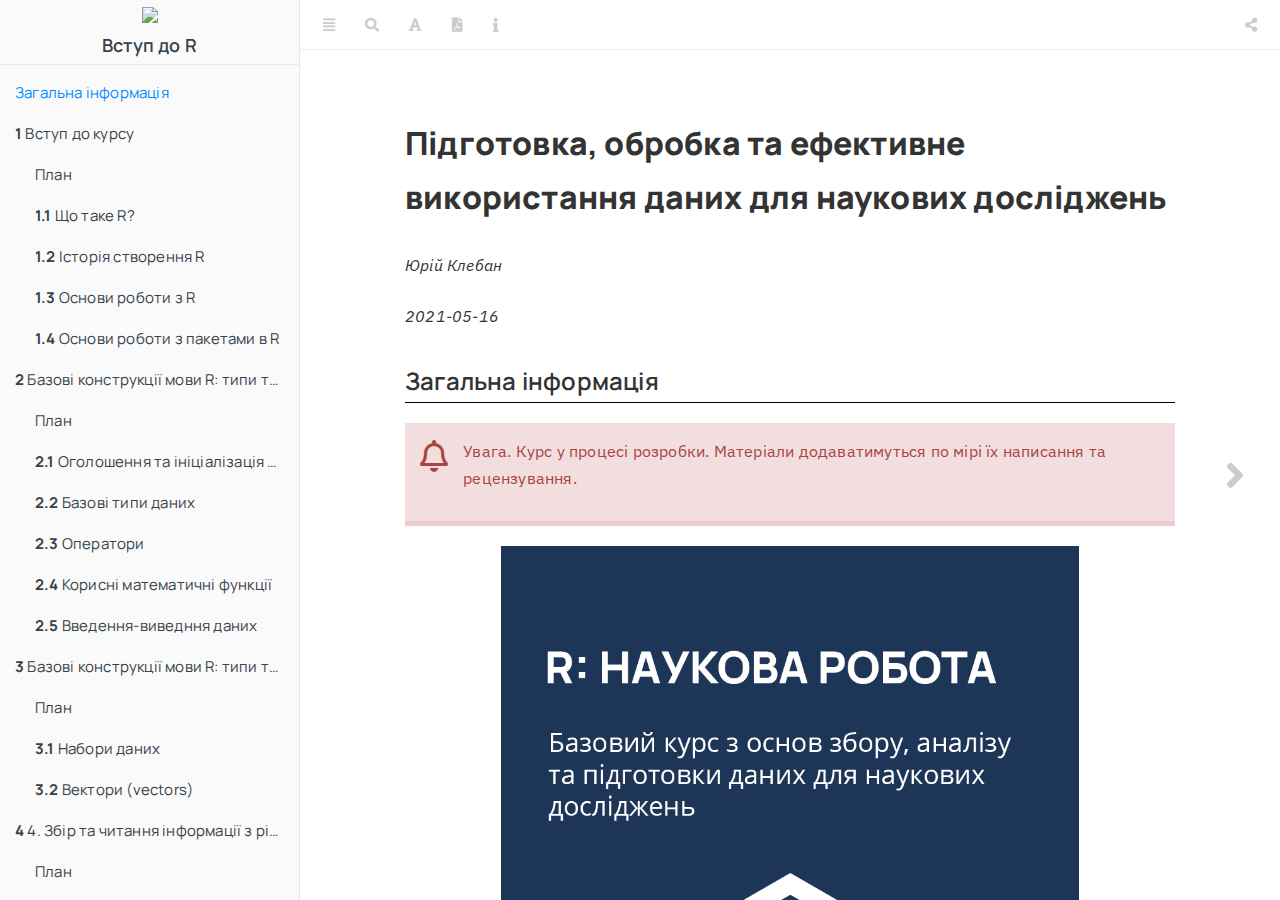
==== commit db4aba79: "fix" ====
--- a/index.html
+++ b/index.html
@@ -4,11 +4,11 @@
 
   <meta charset="utf-8" />
   <meta http-equiv="X-UA-Compatible" content="IE=edge" />
-  <title>Основи роботи з даними у R</title>
+  <title>Підготовка, обробка та ефективне використання даних для наукових досліджень</title>
   <meta name="description" content="Курс вступ до програмування в R, Проект DataClass" />
   <meta name="generator" content="bookdown 0.22 and GitBook 2.6.7" />
 
-  <meta property="og:title" content="Основи роботи з даними у R" />
+  <meta property="og:title" content="Підготовка, обробка та ефективне використання даних для наукових досліджень" />
   <meta property="og:type" content="book" />
   
   <meta property="og:image" content="/images/cover.png" />
@@ -16,7 +16,7 @@
   <meta name="github-repo" content="kleban/r-science-pub" />
 
   <meta name="twitter:card" content="summary" />
-  <meta name="twitter:title" content="Основи роботи з даними у R" />
+  <meta name="twitter:title" content="Підготовка, обробка та ефективне використання даних для наукових досліджень" />
   
   <meta name="twitter:description" content="Курс вступ до програмування в R, Проект DataClass" />
   <meta name="twitter:image" content="/images/cover.png" />
@@ -187,7 +187,7 @@
 <li class="chapter" data-level="1.4.2" data-path="chapter1.html"><a href="chapter1.html#chapter142"><i class="fa fa-check"></i><b>1.4.2</b> Робота з пакетами в RStudio</a></li>
 </ul></li>
 </ul></li>
-<li class="chapter" data-level="2" data-path="chapter2.html"><a href="chapter2.html"><i class="fa fa-check"></i><b>2</b> Базові конструкції мови R</a>
+<li class="chapter" data-level="2" data-path="chapter2.html"><a href="chapter2.html"><i class="fa fa-check"></i><b>2</b> Базові конструкції мови R: типи та структури даних. Частина 1</a>
 <ul>
 <li class="chapter" data-level="" data-path="chapter2.html"><a href="chapter2.html#план-1"><i class="fa fa-check"></i>План</a></li>
 <li class="chapter" data-level="2.1" data-path="chapter2.html"><a href="chapter2.html#chapter21"><i class="fa fa-check"></i><b>2.1</b> Оголошення та ініціалізація змінних</a>
@@ -215,7 +215,7 @@
 </ul></li>
 <li class="chapter" data-level="2.5" data-path="chapter2.html"><a href="chapter2.html#chapter245"><i class="fa fa-check"></i><b>2.5</b> Введення-виведння даних</a></li>
 </ul></li>
-<li class="chapter" data-level="3" data-path="chapter3.html"><a href="chapter3.html"><i class="fa fa-check"></i><b>3</b> Основи роботи з даними в R</a>
+<li class="chapter" data-level="3" data-path="chapter3.html"><a href="chapter3.html"><i class="fa fa-check"></i><b>3</b> Базові конструкції мови R: типи та структури даних. Частина 2</a>
 <ul>
 <li class="chapter" data-level="" data-path="chapter3.html"><a href="chapter3.html#план-2"><i class="fa fa-check"></i>План</a></li>
 <li class="chapter" data-level="3.1" data-path="chapter3.html"><a href="chapter3.html#chapter31"><i class="fa fa-check"></i><b>3.1</b> Набори даних</a></li>
@@ -226,7 +226,7 @@
 <li class="chapter" data-level="3.2.3" data-path="chapter3.html"><a href="chapter3.html#chapter323"><i class="fa fa-check"></i><b>3.2.3</b> Операції над векторами</a></li>
 </ul></li>
 </ul></li>
-<li class="chapter" data-level="4" data-path="chapter4.html"><a href="chapter4.html"><i class="fa fa-check"></i><b>4</b> Читання та запис даних у R</a>
+<li class="chapter" data-level="4" data-path="chapter4.html"><a href="chapter4.html"><i class="fa fa-check"></i><b>4</b> 4. Збір та читання інформації з різноманітних джерел: файли, веб-сторінки, бази R</a>
 <ul>
 <li class="chapter" data-level="" data-path="chapter4.html"><a href="chapter4.html#план-3"><i class="fa fa-check"></i>План</a></li>
 <li class="chapter" data-level="4.1" data-path="chapter4.html"><a href="chapter4.html#chapter41"><i class="fa fa-check"></i><b>4.1</b> Загальний опис структури даних</a></li>
@@ -234,17 +234,27 @@
 <li class="chapter" data-level="4.3" data-path="chapter3.html"><a href="chapter3.html#chapter321"><i class="fa fa-check"></i><b>4.3</b> Імпорт даних засобами RStudio</a></li>
 <li class="chapter" data-level="4.4" data-path="chapter3.html"><a href="chapter3.html#chapter321"><i class="fa fa-check"></i><b>4.4</b> CSV-файли: читання,</a></li>
 </ul></li>
-<li class="chapter" data-level="5" data-path="chapter6.html"><a href="chapter6.html"><i class="fa fa-check"></i><b>5</b> Приклади задач та їх розв’язки</a>
-<ul>
-<li class="chapter" data-level="5.1" data-path="chapter6.html"><a href="chapter6.html#chapter61"><i class="fa fa-check"></i><b>5.1</b> Задачі</a>
-<ul>
-<li class="chapter" data-level="5.1.1" data-path="chapter6.html"><a href="chapter6.html#chapter611"><i class="fa fa-check"></i><b>5.1.1</b> Послідовності</a></li>
-<li class="chapter" data-level="5.1.2" data-path="chapter6.html"><a href="chapter6.html#chapter612"><i class="fa fa-check"></i><b>5.1.2</b> Функції</a></li>
-</ul></li>
-<li class="chapter" data-level="5.2" data-path="chapter6.html"><a href="chapter6.html#chapter62"><i class="fa fa-check"></i><b>5.2</b> Рішення задач</a>
-<ul>
-<li class="chapter" data-level="5.2.1" data-path="chapter6.html"><a href="chapter6.html#chapter621"><i class="fa fa-check"></i><b>5.2.1</b> Послідовності та вектори</a></li>
-<li class="chapter" data-level="5.2.2" data-path="chapter6.html"><a href="chapter6.html#chapter622"><i class="fa fa-check"></i><b>5.2.2</b> Функції</a></li>
+<li class="chapter" data-level="5" data-path="chapter5.html"><a href="chapter5.html"><i class="fa fa-check"></i><b>5</b> 5. Прийоми маніпулювання даними (з використанням можливостей бібліотеки dplyr)</a>
+<ul>
+<li class="chapter" data-level="" data-path="chapter5.html"><a href="chapter5.html#план-4"><i class="fa fa-check"></i>План</a></li>
+<li class="chapter" data-level="5.1" data-path="chapter4.html"><a href="chapter4.html#chapter41"><i class="fa fa-check"></i><b>5.1</b> Загальний опис структури даних</a></li>
+<li class="chapter" data-level="5.2" data-path="chapter4.html"><a href="chapter4.html#chapter42"><i class="fa fa-check"></i><b>5.2</b> Опис набору даних <code>Telecom Users</code></a></li>
+<li class="chapter" data-level="5.3" data-path="chapter3.html"><a href="chapter3.html#chapter321"><i class="fa fa-check"></i><b>5.3</b> Імпорт даних засобами RStudio</a></li>
+<li class="chapter" data-level="5.4" data-path="chapter3.html"><a href="chapter3.html#chapter321"><i class="fa fa-check"></i><b>5.4</b> CSV-файли: читання,</a></li>
+</ul></li>
+<li class="chapter" data-level="6" data-path="chapter8.html"><a href="chapter8.html"><i class="fa fa-check"></i><b>6</b> 8. Представлення результатів аналізу даних.</a></li>
+<li class="chapter" data-level="7" data-path="chapter7.html"><a href="chapter7.html"><i class="fa fa-check"></i><b>7</b> 7. Побудова та навчання математичних моделей, метрики оцінки їх якості.</a></li>
+<li class="chapter" data-level="8" data-path="chapter6.html"><a href="chapter6.html"><i class="fa fa-check"></i><b>8</b> Приклади задач та їх розв’язки</a>
+<ul>
+<li class="chapter" data-level="8.1" data-path="chapter6.html"><a href="chapter6.html#chapter61"><i class="fa fa-check"></i><b>8.1</b> Задачі</a>
+<ul>
+<li class="chapter" data-level="8.1.1" data-path="chapter6.html"><a href="chapter6.html#chapter611"><i class="fa fa-check"></i><b>8.1.1</b> Послідовності</a></li>
+<li class="chapter" data-level="8.1.2" data-path="chapter6.html"><a href="chapter6.html#chapter612"><i class="fa fa-check"></i><b>8.1.2</b> Функції</a></li>
+</ul></li>
+<li class="chapter" data-level="8.2" data-path="chapter6.html"><a href="chapter6.html#chapter62"><i class="fa fa-check"></i><b>8.2</b> Рішення задач</a>
+<ul>
+<li class="chapter" data-level="8.2.1" data-path="chapter6.html"><a href="chapter6.html#chapter621"><i class="fa fa-check"></i><b>8.2.1</b> Послідовності та вектори</a></li>
+<li class="chapter" data-level="8.2.2" data-path="chapter6.html"><a href="chapter6.html#chapter622"><i class="fa fa-check"></i><b>8.2.2</b> Функції</a></li>
 </ul></li>
 </ul></li>
 <li class="chapter" data-level="" data-path="-e-.html"><a href="-e-.html"><i class="fa fa-check"></i>Джeрела</a></li>
@@ -262,7 +272,7 @@
       <div class="body-inner">
         <div class="book-header" role="navigation">
           <h1>
-            <i class="fa fa-circle-o-notch fa-spin"></i><a href="./">Основи роботи з даними у R</a>
+            <i class="fa fa-circle-o-notch fa-spin"></i><a href="./">Підготовка, обробка та ефективне використання даних для наукових досліджень</a>
           </h1>
         </div>
 
@@ -271,7 +281,7 @@
 
             <section class="normal" id="section-">
 <div id="header">
-<h1 class="title">Основи роботи з даними у R</h1>
+<h1 class="title">Підготовка, обробка та ефективне використання даних для наукових досліджень</h1>
 <p class="author"><em>Юрій Клебан</em></p>
 <p class="date" style="margin-top: 1.5em;"><em>2021-05-16</em></p>
 </div>
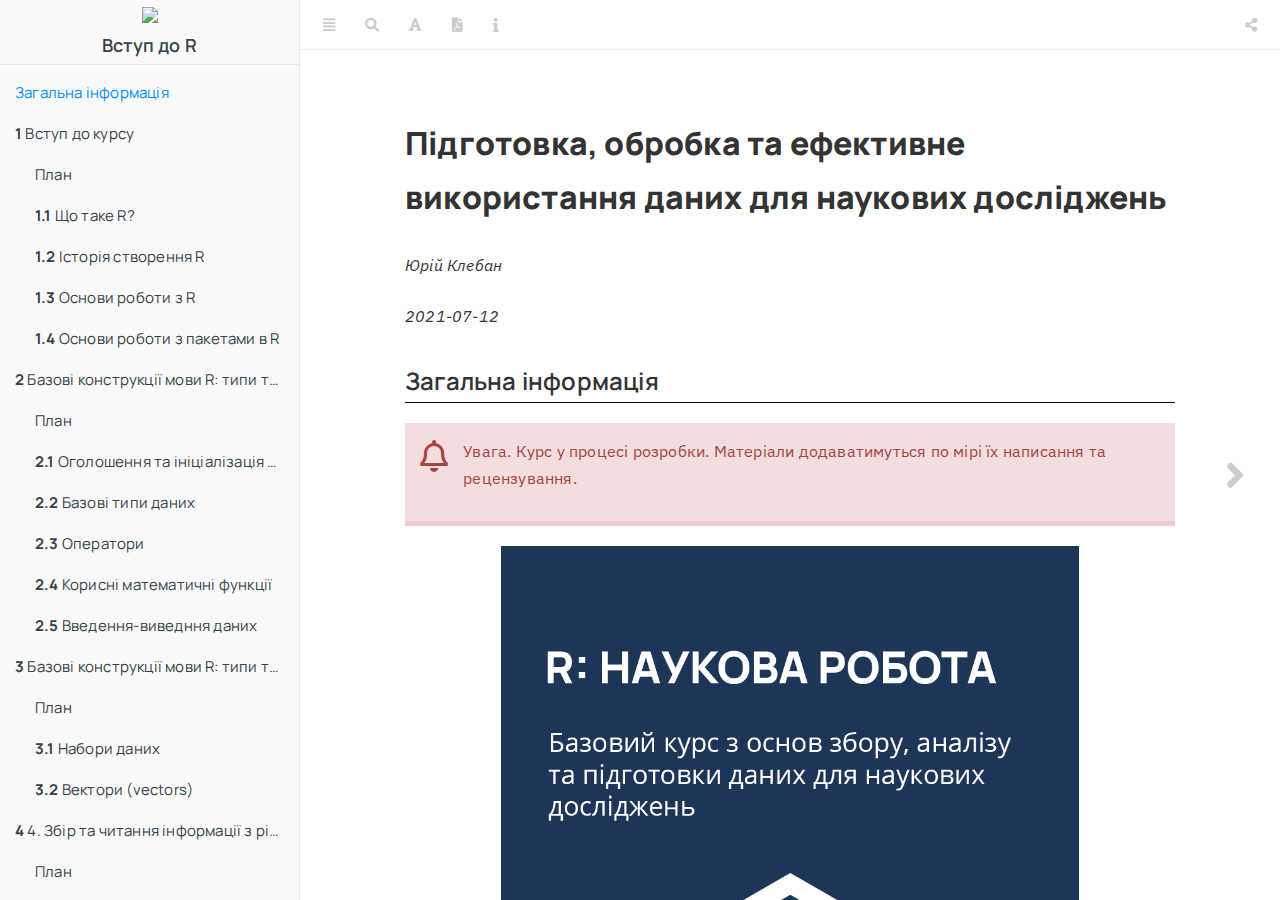
==== commit cd23d971: "pub" ====
--- a/index.html
+++ b/index.html
@@ -24,7 +24,7 @@
 <meta name="author" content="Юрій Клебан" />
 
 
-<meta name="date" content="2021-05-16" />
+<meta name="date" content="2021-07-12" />
 
   <meta name="viewport" content="width=device-width, initial-scale=1" />
   <meta name="apple-mobile-web-app-capable" content="yes" />
@@ -33,7 +33,7 @@
   <link rel="shortcut icon" href="favicon.ico" type="image/x-icon" />
 
 <link rel="next" href="chapter1.html"/>
-<script src="libs/header-attrs-2.8/header-attrs.js"></script>
+<script src="libs/header-attrs-2.9/header-attrs.js"></script>
 <script src="libs/jquery-2.2.3/jquery.min.js"></script>
 <link href="libs/gitbook-2.6.7/css/style.css" rel="stylesheet" />
 <link href="libs/gitbook-2.6.7/css/plugin-table.css" rel="stylesheet" />
@@ -69,6 +69,7 @@
 pre > code.sourceCode { white-space: pre; position: relative; }
 pre > code.sourceCode > span { display: inline-block; line-height: 1.25; }
 pre > code.sourceCode > span:empty { height: 1.2em; }
+.sourceCode { overflow: visible; }
 code.sourceCode > span { color: inherit; text-decoration: inherit; }
 pre.sourceCode { margin: 0; }
 @media screen {
@@ -152,7 +153,7 @@
 </style>
 
 <link rel="stylesheet" href="css/style.css" type="text/css" />
-<link rel="stylesheet" href="https:/use.fontawesome.com/releases/v5.15.2/css/all.css" type="text/css" />
+<link rel="stylesheet" href="https://use.fontawesome.com/releases/v5.15.2/css/all.css" type="text/css" />
 </head>
 
 <body>
@@ -232,15 +233,25 @@
 <li class="chapter" data-level="4.1" data-path="chapter4.html"><a href="chapter4.html#chapter41"><i class="fa fa-check"></i><b>4.1</b> Загальний опис структури даних</a></li>
 <li class="chapter" data-level="4.2" data-path="chapter4.html"><a href="chapter4.html#chapter42"><i class="fa fa-check"></i><b>4.2</b> Опис набору даних <code>Telecom Users</code></a></li>
 <li class="chapter" data-level="4.3" data-path="chapter3.html"><a href="chapter3.html#chapter321"><i class="fa fa-check"></i><b>4.3</b> Імпорт даних засобами RStudio</a></li>
-<li class="chapter" data-level="4.4" data-path="chapter3.html"><a href="chapter3.html#chapter321"><i class="fa fa-check"></i><b>4.4</b> CSV-файли: читання,</a></li>
+<li class="chapter" data-level="4.4" data-path="chapter4.html"><a href="chapter4.html#chapter43"><i class="fa fa-check"></i><b>4.4</b> CSV-файли: читання, запис</a></li>
+<li class="chapter" data-level="4.5" data-path="chapter4.html"><a href="chapter4.html#chapter44"><i class="fa fa-check"></i><b>4.5</b> Excel (xlsx): читання, запис</a>
+<ul>
+<li class="chapter" data-level="4.5.1" data-path="chapter4.html"><a href="chapter4.html#chapter441"><i class="fa fa-check"></i><b>4.5.1</b> Task 2.1</a></li>
+<li class="chapter" data-level="4.5.2" data-path="chapter4.html"><a href="chapter4.html#chapter442"><i class="fa fa-check"></i><b>4.5.2</b> Solution for Task 2.1</a></li>
+</ul></li>
+<li class="chapter" data-level="4.6" data-path="chapter4.html"><a href="chapter4.html#chapter45"><i class="fa fa-check"></i><b>4.6</b> XML: читання, запис</a></li>
+<li class="chapter" data-level="4.7" data-path="chapter4.html"><a href="chapter4.html#chapter46"><i class="fa fa-check"></i><b>4.7</b> JSON and API</a></li>
+<li class="chapter" data-level="4.8" data-path="chapter4.html"><a href="chapter4.html#chapter46"><i class="fa fa-check"></i><b>4.8</b> Google Services</a>
+<ul>
+<li class="chapter" data-level="4.8.1" data-path="chapter4.html"><a href="chapter4.html#chapter461"><i class="fa fa-check"></i><b>4.8.1</b> Spreadsheets</a></li>
+<li class="chapter" data-level="4.8.2" data-path="chapter4.html"><a href="chapter4.html#chapter462"><i class="fa fa-check"></i><b>4.8.2</b> Trends</a></li>
+</ul></li>
+<li class="chapter" data-level="4.9" data-path="chapter4.html"><a href="chapter4.html#chapter47"><i class="fa fa-check"></i><b>4.9</b> SQL (SQLite sample)</a></li>
+<li class="chapter" data-level="4.10" data-path="chapter4.html"><a href="chapter4.html#web-pages-html"><i class="fa fa-check"></i><b>4.10</b> Web-pages (HTML)</a></li>
 </ul></li>
 <li class="chapter" data-level="5" data-path="chapter5.html"><a href="chapter5.html"><i class="fa fa-check"></i><b>5</b> 5. Прийоми маніпулювання даними (з використанням можливостей бібліотеки dplyr)</a>
 <ul>
 <li class="chapter" data-level="" data-path="chapter5.html"><a href="chapter5.html#план-4"><i class="fa fa-check"></i>План</a></li>
-<li class="chapter" data-level="5.1" data-path="chapter4.html"><a href="chapter4.html#chapter41"><i class="fa fa-check"></i><b>5.1</b> Загальний опис структури даних</a></li>
-<li class="chapter" data-level="5.2" data-path="chapter4.html"><a href="chapter4.html#chapter42"><i class="fa fa-check"></i><b>5.2</b> Опис набору даних <code>Telecom Users</code></a></li>
-<li class="chapter" data-level="5.3" data-path="chapter3.html"><a href="chapter3.html#chapter321"><i class="fa fa-check"></i><b>5.3</b> Імпорт даних засобами RStudio</a></li>
-<li class="chapter" data-level="5.4" data-path="chapter3.html"><a href="chapter3.html#chapter321"><i class="fa fa-check"></i><b>5.4</b> CSV-файли: читання,</a></li>
 </ul></li>
 <li class="chapter" data-level="6" data-path="chapter8.html"><a href="chapter8.html"><i class="fa fa-check"></i><b>6</b> 8. Представлення результатів аналізу даних.</a></li>
 <li class="chapter" data-level="7" data-path="chapter7.html"><a href="chapter7.html"><i class="fa fa-check"></i><b>7</b> 7. Побудова та навчання математичних моделей, метрики оцінки їх якості.</a></li>
@@ -283,7 +294,7 @@
 <div id="header">
 <h1 class="title">Підготовка, обробка та ефективне використання даних для наукових досліджень</h1>
 <p class="author"><em>Юрій Клебан</em></p>
-<p class="date" style="margin-top: 1.5em;"><em>2021-05-16</em></p>
+<p class="date" style="margin-top: 1.5em;"><em>2021-07-12</em></p>
 </div>
 <div id="загальна-інформація" class="section level1 unnumbered">
 <h1>Загальна інформація</h1>
@@ -295,6 +306,7 @@
 <p><img src="images/cover.png" id="id" class="class" style="width:75.0%" /></p>
 </div>
 <p>Курс створено у межах проекту <strong>“Підготовка, обробка та ефективне використання даних для наукових досліджень (на основі R)”</strong>, що підтримує Європейський союз за програмою <a href="https://houseofeurope.org.ua/">House of Europe</a>.</p>
+<p>Автори: Юрій Клебан, Новоселецький Олександр, Савчук Сергій, Бочаров Антон</p>
 
 </div>
             </section>
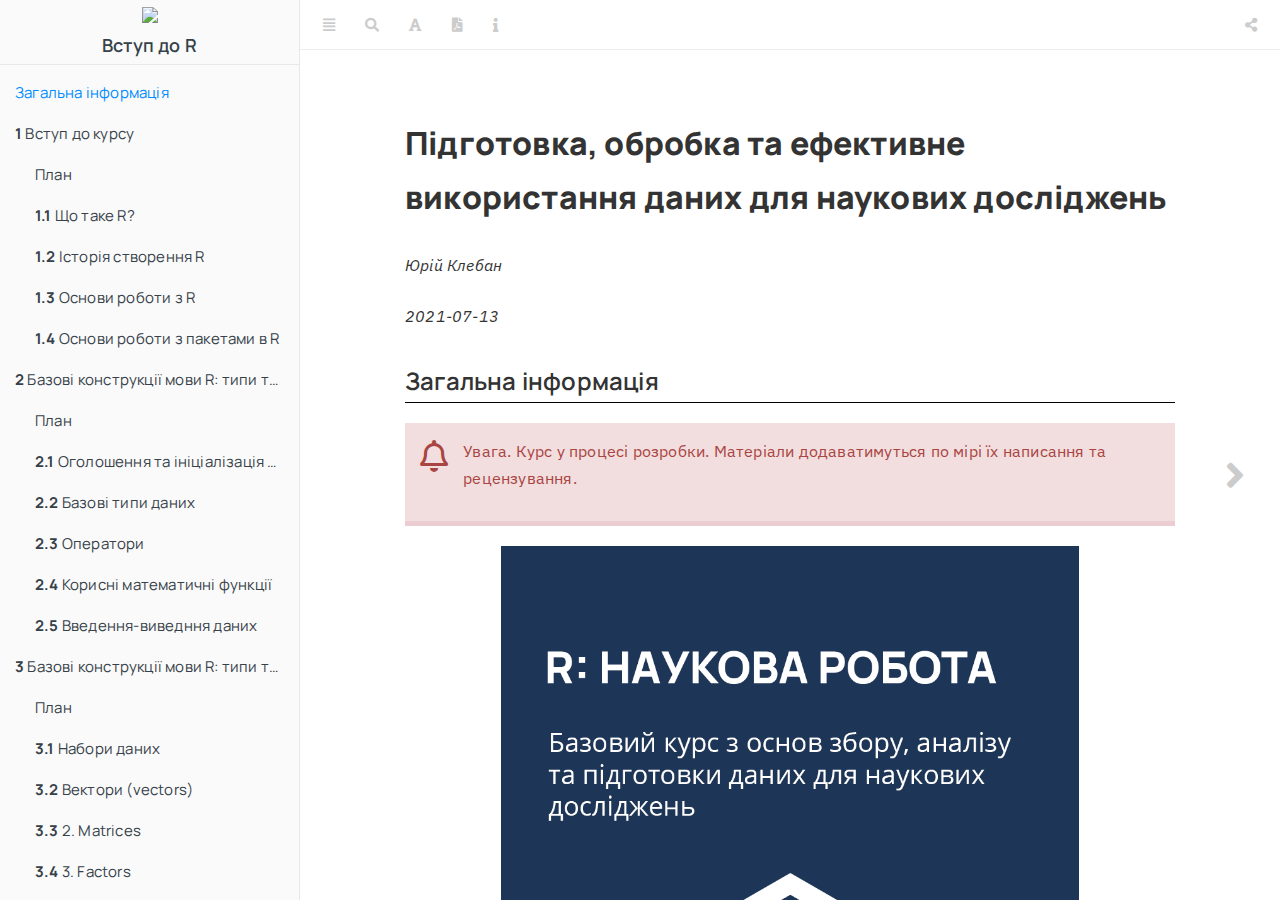
==== commit b5a7525b: "fix" ====
--- a/index.html
+++ b/index.html
@@ -24,7 +24,7 @@
 <meta name="author" content="Юрій Клебан" />
 
 
-<meta name="date" content="2021-07-12" />
+<meta name="date" content="2021-07-13" />
 
   <meta name="viewport" content="width=device-width, initial-scale=1" />
   <meta name="apple-mobile-web-app-capable" content="yes" />
@@ -225,7 +225,47 @@
 <li class="chapter" data-level="3.2.1" data-path="chapter3.html"><a href="chapter3.html#chapter321"><i class="fa fa-check"></i><b>3.2.1</b> Поняття та спосіб представлення</a></li>
 <li class="chapter" data-level="3.2.2" data-path="chapter3.html"><a href="chapter3.html#chapter322"><i class="fa fa-check"></i><b>3.2.2</b> Оголошення векторів</a></li>
 <li class="chapter" data-level="3.2.3" data-path="chapter3.html"><a href="chapter3.html#chapter323"><i class="fa fa-check"></i><b>3.2.3</b> Операції над векторами</a></li>
-</ul></li>
+<li class="chapter" data-level="3.2.4" data-path="chapter3.html"><a href="chapter3.html#naming-vector-elements"><i class="fa fa-check"></i><b>3.2.4</b> Naming vector elements</a></li>
+<li class="chapter" data-level="3.2.5" data-path="chapter3.html"><a href="chapter3.html#access-to-vector-elements"><i class="fa fa-check"></i><b>3.2.5</b> Access to vector elements</a></li>
+<li class="chapter" data-level="3.2.6" data-path="chapter3.html"><a href="chapter3.html#useful-functions"><i class="fa fa-check"></i><b>3.2.6</b> Useful functions</a></li>
+<li class="chapter" data-level="3.2.7" data-path="chapter3.html"><a href="chapter3.html#correction-of-data-na-nan-inf"><i class="fa fa-check"></i><b>3.2.7</b> Correction of data (NA, NaN, Inf)</a></li>
+<li class="chapter" data-level="3.2.8" data-path="chapter3.html"><a href="chapter3.html#tasks"><i class="fa fa-check"></i><b>3.2.8</b> Tasks</a></li>
+</ul></li>
+<li class="chapter" data-level="3.3" data-path="chapter3.html"><a href="chapter3.html#matrices"><i class="fa fa-check"></i><b>3.3</b> 2. Matrices</a>
+<ul>
+<li class="chapter" data-level="3.3.1" data-path="chapter3.html"><a href="chapter3.html#creating-matrices"><i class="fa fa-check"></i><b>3.3.1</b> Creating matrices</a></li>
+<li class="chapter" data-level="3.3.2" data-path="chapter3.html"><a href="chapter3.html#naming-matrices"><i class="fa fa-check"></i><b>3.3.2</b> Naming matrices</a></li>
+<li class="chapter" data-level="3.3.3" data-path="chapter3.html"><a href="chapter3.html#access-to-matrix-elements"><i class="fa fa-check"></i><b>3.3.3</b> Access to matrix elements</a></li>
+<li class="chapter" data-level="3.3.4" data-path="chapter3.html"><a href="chapter3.html#useful-functions-1"><i class="fa fa-check"></i><b>3.3.4</b> Useful functions</a></li>
+</ul></li>
+<li class="chapter" data-level="3.4" data-path="chapter3.html"><a href="chapter3.html#factors"><i class="fa fa-check"></i><b>3.4</b> 3. Factors</a></li>
+<li class="chapter" data-level="3.5" data-path="chapter3.html"><a href="chapter3.html#dataframes"><i class="fa fa-check"></i><b>3.5</b> 4. Dataframes</a></li>
+<li class="chapter" data-level="3.6" data-path="chapter3.html"><a href="chapter3.html#creating-data-frames"><i class="fa fa-check"></i><b>3.6</b> Creating Data Frames</a>
+<ul>
+<li class="chapter" data-level="3.6.1" data-path="chapter3.html"><a href="chapter3.html#extending-data-frames"><i class="fa fa-check"></i><b>3.6.1</b> Extending data frames</a></li>
+<li class="chapter" data-level="3.6.2" data-path="chapter3.html"><a href="chapter3.html#merge-df"><i class="fa fa-check"></i><b>3.6.2</b> Merge DF</a></li>
+<li class="chapter" data-level="3.6.3" data-path="chapter3.html"><a href="chapter3.html#subsetting-data-frames"><i class="fa fa-check"></i><b>3.6.3</b> Subsetting Data Frames</a></li>
+<li class="chapter" data-level="3.6.4" data-path="chapter3.html"><a href="chapter3.html#order-data.frame"><i class="fa fa-check"></i><b>3.6.4</b> Order data.frame</a></li>
+<li class="chapter" data-level="3.6.5" data-path="chapter3.html"><a href="chapter3.html#manipulating-data.frames"><i class="fa fa-check"></i><b>3.6.5</b> Manipulating data.frames</a></li>
+<li class="chapter" data-level="3.6.6" data-path="chapter3.html"><a href="chapter3.html#tasks-on-data.frames"><i class="fa fa-check"></i><b>3.6.6</b> Tasks on data.frames</a></li>
+</ul></li>
+<li class="chapter" data-level="3.7" data-path="chapter3.html"><a href="chapter3.html#lists"><i class="fa fa-check"></i><b>3.7</b> 5. Lists</a>
+<ul>
+<li class="chapter" data-level="3.7.1" data-path="chapter3.html"><a href="chapter3.html#creating-a-list"><i class="fa fa-check"></i><b>3.7.1</b> Creating a List</a></li>
+<li class="chapter" data-level="3.7.2" data-path="chapter3.html"><a href="chapter3.html#naming-list-elements"><i class="fa fa-check"></i><b>3.7.2</b> Naming List Elements</a></li>
+<li class="chapter" data-level="3.7.3" data-path="chapter3.html"><a href="chapter3.html#accessing-list-elements"><i class="fa fa-check"></i><b>3.7.3</b> Accessing List Elements</a></li>
+<li class="chapter" data-level="3.7.4" data-path="chapter3.html"><a href="chapter3.html#manipulating-list-elements"><i class="fa fa-check"></i><b>3.7.4</b> Manipulating List Elements</a></li>
+<li class="chapter" data-level="3.7.5" data-path="chapter3.html"><a href="chapter3.html#tasks-1"><i class="fa fa-check"></i><b>3.7.5</b> TASKS</a></li>
+</ul></li>
+<li class="chapter" data-level="3.8" data-path="chapter3.html"><a href="chapter3.html#apply-functions-family"><i class="fa fa-check"></i><b>3.8</b> 6. Apply functions family</a>
+<ul>
+<li class="chapter" data-level="3.8.1" data-path="chapter3.html"><a href="chapter3.html#the-apply-functions-family"><i class="fa fa-check"></i><b>3.8.1</b> The apply() functions family</a></li>
+<li class="chapter" data-level="3.8.2" data-path="chapter3.html"><a href="chapter3.html#apply"><i class="fa fa-check"></i><b>3.8.2</b> apply()</a></li>
+<li class="chapter" data-level="3.8.3" data-path="chapter3.html"><a href="chapter3.html#lapply"><i class="fa fa-check"></i><b>3.8.3</b> lapply()</a></li>
+<li class="chapter" data-level="3.8.4" data-path="chapter3.html"><a href="chapter3.html#sapplay"><i class="fa fa-check"></i><b>3.8.4</b> sapplay()</a></li>
+<li class="chapter" data-level="3.8.5" data-path="chapter3.html"><a href="chapter3.html#aggregate"><i class="fa fa-check"></i><b>3.8.5</b> aggregate()</a></li>
+</ul></li>
+<li class="chapter" data-level="3.9" data-path="chapter3.html"><a href="chapter3.html#references"><i class="fa fa-check"></i><b>3.9</b> References</a></li>
 </ul></li>
 <li class="chapter" data-level="4" data-path="chapter4.html"><a href="chapter4.html"><i class="fa fa-check"></i><b>4</b> 4. Збір та читання інформації з різноманітних джерел: файли, веб-сторінки, бази R</a>
 <ul>
@@ -251,7 +291,26 @@
 </ul></li>
 <li class="chapter" data-level="5" data-path="chapter5.html"><a href="chapter5.html"><i class="fa fa-check"></i><b>5</b> 5. Прийоми маніпулювання даними (з використанням можливостей бібліотеки dplyr)</a>
 <ul>
-<li class="chapter" data-level="" data-path="chapter5.html"><a href="chapter5.html#план-4"><i class="fa fa-check"></i>План</a></li>
+<li class="chapter" data-level="5.1" data-path="chapter5.html"><a href="chapter5.html#whats-dplyr"><i class="fa fa-check"></i><b>5.1</b> 1.What’s dplyr</a></li>
+<li class="chapter" data-level="5.2" data-path="chapter5.html"><a href="chapter5.html#exploring-data-with-dplyr"><i class="fa fa-check"></i><b>5.2</b> 2. Exploring data with dplyr</a>
+<ul>
+<li class="chapter" data-level="5.2.1" data-path="chapter5.html"><a href="chapter5.html#funtions-and-dataset-explore"><i class="fa fa-check"></i><b>5.2.1</b> 2.1. Funtions and dataset explore</a></li>
+<li class="chapter" data-level="5.2.2" data-path="chapter5.html"><a href="chapter5.html#filter-function"><i class="fa fa-check"></i><b>5.2.2</b> 2.2. filter() function</a></li>
+</ul></li>
+<li class="chapter" data-level="5.3" data-path="chapter5.html"><a href="chapter5.html#pipe-operator"><i class="fa fa-check"></i><b>5.3</b> 2.3. Pipe (%&gt;%) operator</a>
+<ul>
+<li class="chapter" data-level="5.3.1" data-path="chapter5.html"><a href="chapter5.html#select-function"><i class="fa fa-check"></i><b>5.3.1</b> 2.4. select function</a></li>
+<li class="chapter" data-level="5.3.2" data-path="chapter5.html"><a href="chapter5.html#subset-rows-using-their-positions-with-slice"><i class="fa fa-check"></i><b>5.3.2</b> 2.6. Subset rows using their positions with slice()</a></li>
+<li class="chapter" data-level="5.3.3" data-path="chapter5.html"><a href="chapter5.html#sorting-with-arrange"><i class="fa fa-check"></i><b>5.3.3</b> 2.7. Sorting with arrange()</a></li>
+<li class="chapter" data-level="5.3.4" data-path="chapter5.html"><a href="chapter5.html#create-new-variables-with-mutate"><i class="fa fa-check"></i><b>5.3.4</b> 2.7. Create new variables with mutate()</a></li>
+<li class="chapter" data-level="5.3.5" data-path="chapter5.html"><a href="chapter5.html#renaming-columns-with-rename"><i class="fa fa-check"></i><b>5.3.5</b> 2.8. Renaming columns with rename()</a></li>
+<li class="chapter" data-level="5.3.6" data-path="chapter5.html"><a href="chapter5.html#calculations-with-group_by-summarise"><i class="fa fa-check"></i><b>5.3.6</b> 2.9. Calculations with group_by() + summarise()</a></li>
+<li class="chapter" data-level="5.3.7" data-path="chapter5.html"><a href="chapter5.html#task-on-credits"><i class="fa fa-check"></i><b>5.3.7</b> Task on Credits</a></li>
+<li class="chapter" data-level="5.3.8" data-path="chapter5.html"><a href="chapter5.html#binding-rows-and-columns"><i class="fa fa-check"></i><b>5.3.8</b> 2.10. Binding rows and columns</a></li>
+<li class="chapter" data-level="5.3.9" data-path="chapter5.html"><a href="chapter5.html#joining-data"><i class="fa fa-check"></i><b>5.3.9</b> 2.11. Join()ing data</a></li>
+<li class="chapter" data-level="5.3.10" data-path="chapter5.html"><a href="chapter5.html#data-cleaning-with-gather"><i class="fa fa-check"></i><b>5.3.10</b> 2.12. Data cleaning with gather()</a></li>
+</ul></li>
+<li class="chapter" data-level="5.4" data-path="chapter5.html"><a href="chapter5.html#refences"><i class="fa fa-check"></i><b>5.4</b> Refences</a></li>
 </ul></li>
 <li class="chapter" data-level="6" data-path="chapter8.html"><a href="chapter8.html"><i class="fa fa-check"></i><b>6</b> 8. Представлення результатів аналізу даних.</a></li>
 <li class="chapter" data-level="7" data-path="chapter7.html"><a href="chapter7.html"><i class="fa fa-check"></i><b>7</b> 7. Побудова та навчання математичних моделей, метрики оцінки їх якості.</a></li>
@@ -294,7 +353,7 @@
 <div id="header">
 <h1 class="title">Підготовка, обробка та ефективне використання даних для наукових досліджень</h1>
 <p class="author"><em>Юрій Клебан</em></p>
-<p class="date" style="margin-top: 1.5em;"><em>2021-07-12</em></p>
+<p class="date" style="margin-top: 1.5em;"><em>2021-07-13</em></p>
 </div>
 <div id="загальна-інформація" class="section level1 unnumbered">
 <h1>Загальна інформація</h1>
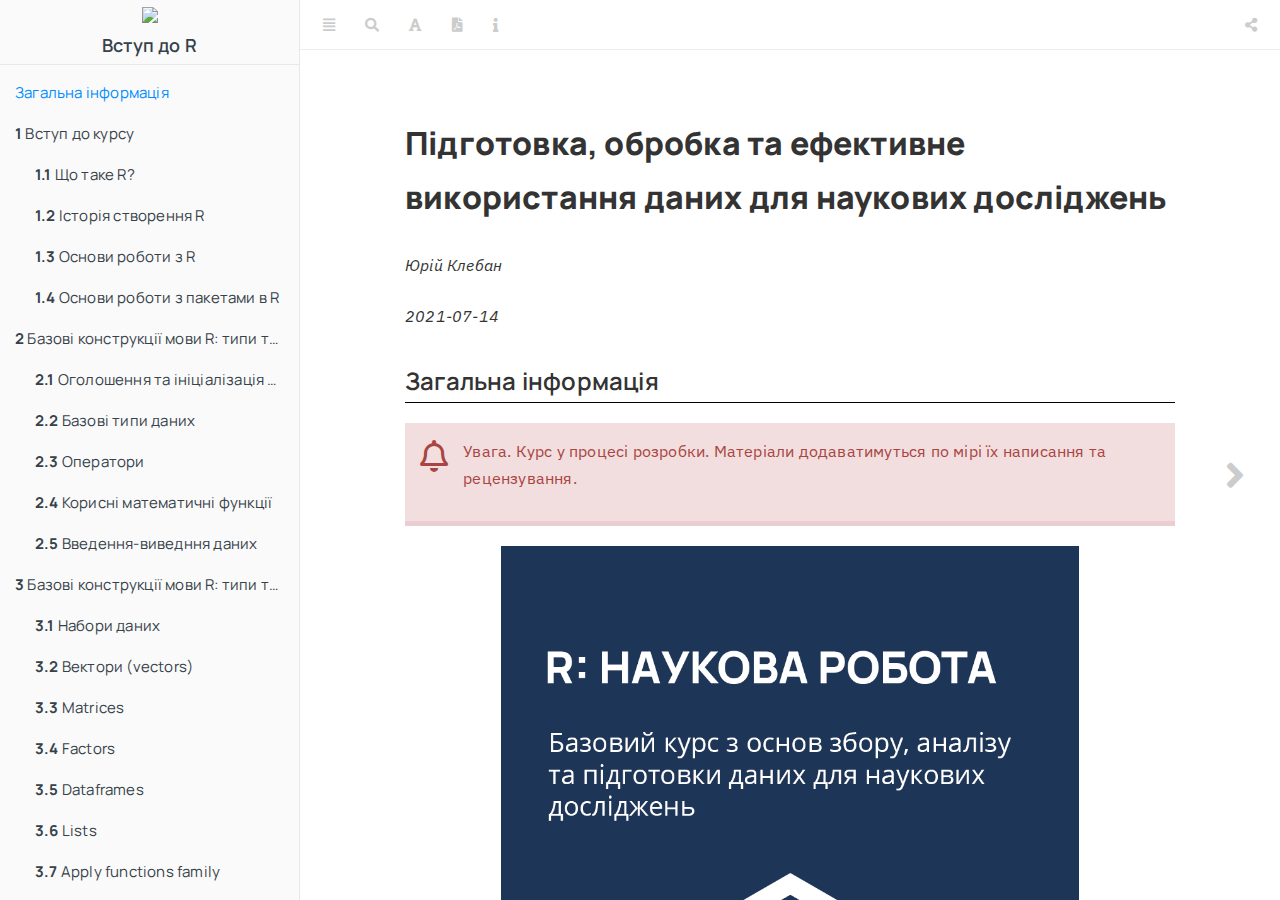
==== commit 7eba0df1: "fix" ====
--- a/index.html
+++ b/index.html
@@ -24,7 +24,7 @@
 <meta name="author" content="Юрій Клебан" />
 
 
-<meta name="date" content="2021-07-13" />
+<meta name="date" content="2021-07-14" />
 
   <meta name="viewport" content="width=device-width, initial-scale=1" />
   <meta name="apple-mobile-web-app-capable" content="yes" />
@@ -172,7 +172,6 @@
 <li class="chapter" data-level="" data-path="index.html"><a href="index.html"><i class="fa fa-check"></i>Загальна інформація</a></li>
 <li class="chapter" data-level="1" data-path="chapter1.html"><a href="chapter1.html"><i class="fa fa-check"></i><b>1</b> Вступ до курсу</a>
 <ul>
-<li class="chapter" data-level="" data-path="chapter1.html"><a href="chapter1.html#план"><i class="fa fa-check"></i>План</a></li>
 <li class="chapter" data-level="1.1" data-path="chapter1.html"><a href="chapter1.html#chapter11"><i class="fa fa-check"></i><b>1.1</b> Що таке R?</a></li>
 <li class="chapter" data-level="1.2" data-path="chapter1.html"><a href="chapter1.html#chapter12"><i class="fa fa-check"></i><b>1.2</b> Історія створення R</a></li>
 <li class="chapter" data-level="1.3" data-path="chapter1.html"><a href="chapter1.html#chapter13"><i class="fa fa-check"></i><b>1.3</b> Основи роботи з R</a>
@@ -190,7 +189,6 @@
 </ul></li>
 <li class="chapter" data-level="2" data-path="chapter2.html"><a href="chapter2.html"><i class="fa fa-check"></i><b>2</b> Базові конструкції мови R: типи та структури даних. Частина 1</a>
 <ul>
-<li class="chapter" data-level="" data-path="chapter2.html"><a href="chapter2.html#план-1"><i class="fa fa-check"></i>План</a></li>
 <li class="chapter" data-level="2.1" data-path="chapter2.html"><a href="chapter2.html#chapter21"><i class="fa fa-check"></i><b>2.1</b> Оголошення та ініціалізація змінних</a>
 <ul>
 <li class="chapter" data-level="2.1.1" data-path="chapter2.html"><a href="chapter2.html#chapter211"><i class="fa fa-check"></i><b>2.1.1</b> Поняття змінних та оператор присвоєння</a></li>
@@ -218,7 +216,6 @@
 </ul></li>
 <li class="chapter" data-level="3" data-path="chapter3.html"><a href="chapter3.html"><i class="fa fa-check"></i><b>3</b> Базові конструкції мови R: типи та структури даних. Частина 2</a>
 <ul>
-<li class="chapter" data-level="" data-path="chapter3.html"><a href="chapter3.html#план-2"><i class="fa fa-check"></i>План</a></li>
 <li class="chapter" data-level="3.1" data-path="chapter3.html"><a href="chapter3.html#chapter31"><i class="fa fa-check"></i><b>3.1</b> Набори даних</a></li>
 <li class="chapter" data-level="3.2" data-path="chapter3.html"><a href="chapter3.html#chapter32"><i class="fa fa-check"></i><b>3.2</b> Вектори (vectors)</a>
 <ul>
@@ -231,45 +228,44 @@
 <li class="chapter" data-level="3.2.7" data-path="chapter3.html"><a href="chapter3.html#correction-of-data-na-nan-inf"><i class="fa fa-check"></i><b>3.2.7</b> Correction of data (NA, NaN, Inf)</a></li>
 <li class="chapter" data-level="3.2.8" data-path="chapter3.html"><a href="chapter3.html#tasks"><i class="fa fa-check"></i><b>3.2.8</b> Tasks</a></li>
 </ul></li>
-<li class="chapter" data-level="3.3" data-path="chapter3.html"><a href="chapter3.html#matrices"><i class="fa fa-check"></i><b>3.3</b> 2. Matrices</a>
+<li class="chapter" data-level="3.3" data-path="chapter3.html"><a href="chapter3.html#matrices"><i class="fa fa-check"></i><b>3.3</b> Matrices</a>
 <ul>
 <li class="chapter" data-level="3.3.1" data-path="chapter3.html"><a href="chapter3.html#creating-matrices"><i class="fa fa-check"></i><b>3.3.1</b> Creating matrices</a></li>
 <li class="chapter" data-level="3.3.2" data-path="chapter3.html"><a href="chapter3.html#naming-matrices"><i class="fa fa-check"></i><b>3.3.2</b> Naming matrices</a></li>
 <li class="chapter" data-level="3.3.3" data-path="chapter3.html"><a href="chapter3.html#access-to-matrix-elements"><i class="fa fa-check"></i><b>3.3.3</b> Access to matrix elements</a></li>
 <li class="chapter" data-level="3.3.4" data-path="chapter3.html"><a href="chapter3.html#useful-functions-1"><i class="fa fa-check"></i><b>3.3.4</b> Useful functions</a></li>
 </ul></li>
-<li class="chapter" data-level="3.4" data-path="chapter3.html"><a href="chapter3.html#factors"><i class="fa fa-check"></i><b>3.4</b> 3. Factors</a></li>
-<li class="chapter" data-level="3.5" data-path="chapter3.html"><a href="chapter3.html#dataframes"><i class="fa fa-check"></i><b>3.5</b> 4. Dataframes</a></li>
-<li class="chapter" data-level="3.6" data-path="chapter3.html"><a href="chapter3.html#creating-data-frames"><i class="fa fa-check"></i><b>3.6</b> Creating Data Frames</a>
-<ul>
-<li class="chapter" data-level="3.6.1" data-path="chapter3.html"><a href="chapter3.html#extending-data-frames"><i class="fa fa-check"></i><b>3.6.1</b> Extending data frames</a></li>
-<li class="chapter" data-level="3.6.2" data-path="chapter3.html"><a href="chapter3.html#merge-df"><i class="fa fa-check"></i><b>3.6.2</b> Merge DF</a></li>
-<li class="chapter" data-level="3.6.3" data-path="chapter3.html"><a href="chapter3.html#subsetting-data-frames"><i class="fa fa-check"></i><b>3.6.3</b> Subsetting Data Frames</a></li>
-<li class="chapter" data-level="3.6.4" data-path="chapter3.html"><a href="chapter3.html#order-data.frame"><i class="fa fa-check"></i><b>3.6.4</b> Order data.frame</a></li>
-<li class="chapter" data-level="3.6.5" data-path="chapter3.html"><a href="chapter3.html#manipulating-data.frames"><i class="fa fa-check"></i><b>3.6.5</b> Manipulating data.frames</a></li>
-<li class="chapter" data-level="3.6.6" data-path="chapter3.html"><a href="chapter3.html#tasks-on-data.frames"><i class="fa fa-check"></i><b>3.6.6</b> Tasks on data.frames</a></li>
-</ul></li>
-<li class="chapter" data-level="3.7" data-path="chapter3.html"><a href="chapter3.html#lists"><i class="fa fa-check"></i><b>3.7</b> 5. Lists</a>
-<ul>
-<li class="chapter" data-level="3.7.1" data-path="chapter3.html"><a href="chapter3.html#creating-a-list"><i class="fa fa-check"></i><b>3.7.1</b> Creating a List</a></li>
-<li class="chapter" data-level="3.7.2" data-path="chapter3.html"><a href="chapter3.html#naming-list-elements"><i class="fa fa-check"></i><b>3.7.2</b> Naming List Elements</a></li>
-<li class="chapter" data-level="3.7.3" data-path="chapter3.html"><a href="chapter3.html#accessing-list-elements"><i class="fa fa-check"></i><b>3.7.3</b> Accessing List Elements</a></li>
-<li class="chapter" data-level="3.7.4" data-path="chapter3.html"><a href="chapter3.html#manipulating-list-elements"><i class="fa fa-check"></i><b>3.7.4</b> Manipulating List Elements</a></li>
-<li class="chapter" data-level="3.7.5" data-path="chapter3.html"><a href="chapter3.html#tasks-1"><i class="fa fa-check"></i><b>3.7.5</b> TASKS</a></li>
-</ul></li>
-<li class="chapter" data-level="3.8" data-path="chapter3.html"><a href="chapter3.html#apply-functions-family"><i class="fa fa-check"></i><b>3.8</b> 6. Apply functions family</a>
-<ul>
-<li class="chapter" data-level="3.8.1" data-path="chapter3.html"><a href="chapter3.html#the-apply-functions-family"><i class="fa fa-check"></i><b>3.8.1</b> The apply() functions family</a></li>
-<li class="chapter" data-level="3.8.2" data-path="chapter3.html"><a href="chapter3.html#apply"><i class="fa fa-check"></i><b>3.8.2</b> apply()</a></li>
-<li class="chapter" data-level="3.8.3" data-path="chapter3.html"><a href="chapter3.html#lapply"><i class="fa fa-check"></i><b>3.8.3</b> lapply()</a></li>
-<li class="chapter" data-level="3.8.4" data-path="chapter3.html"><a href="chapter3.html#sapplay"><i class="fa fa-check"></i><b>3.8.4</b> sapplay()</a></li>
-<li class="chapter" data-level="3.8.5" data-path="chapter3.html"><a href="chapter3.html#aggregate"><i class="fa fa-check"></i><b>3.8.5</b> aggregate()</a></li>
-</ul></li>
-<li class="chapter" data-level="3.9" data-path="chapter3.html"><a href="chapter3.html#references"><i class="fa fa-check"></i><b>3.9</b> References</a></li>
-</ul></li>
-<li class="chapter" data-level="4" data-path="chapter4.html"><a href="chapter4.html"><i class="fa fa-check"></i><b>4</b> 4. Збір та читання інформації з різноманітних джерел: файли, веб-сторінки, бази R</a>
-<ul>
-<li class="chapter" data-level="" data-path="chapter4.html"><a href="chapter4.html#план-3"><i class="fa fa-check"></i>План</a></li>
+<li class="chapter" data-level="3.4" data-path="chapter3.html"><a href="chapter3.html#factors"><i class="fa fa-check"></i><b>3.4</b> Factors</a></li>
+<li class="chapter" data-level="3.5" data-path="chapter3.html"><a href="chapter3.html#dataframes"><i class="fa fa-check"></i><b>3.5</b> Dataframes</a>
+<ul>
+<li class="chapter" data-level="3.5.1" data-path="chapter3.html"><a href="chapter3.html#creating-data-frames"><i class="fa fa-check"></i><b>3.5.1</b> Creating Data Frames</a></li>
+<li class="chapter" data-level="3.5.2" data-path="chapter3.html"><a href="chapter3.html#extending-data-frames"><i class="fa fa-check"></i><b>3.5.2</b> Extending data frames</a></li>
+<li class="chapter" data-level="3.5.3" data-path="chapter3.html"><a href="chapter3.html#merge-df"><i class="fa fa-check"></i><b>3.5.3</b> Merge DF</a></li>
+<li class="chapter" data-level="3.5.4" data-path="chapter3.html"><a href="chapter3.html#subsetting-data-frames"><i class="fa fa-check"></i><b>3.5.4</b> Subsetting Data Frames</a></li>
+<li class="chapter" data-level="3.5.5" data-path="chapter3.html"><a href="chapter3.html#order-data.frame"><i class="fa fa-check"></i><b>3.5.5</b> Order data.frame</a></li>
+<li class="chapter" data-level="3.5.6" data-path="chapter3.html"><a href="chapter3.html#manipulating-data.frames"><i class="fa fa-check"></i><b>3.5.6</b> Manipulating data.frames</a></li>
+<li class="chapter" data-level="3.5.7" data-path="chapter3.html"><a href="chapter3.html#tasks-on-data.frames"><i class="fa fa-check"></i><b>3.5.7</b> Tasks on data.frames</a></li>
+</ul></li>
+<li class="chapter" data-level="3.6" data-path="chapter3.html"><a href="chapter3.html#lists"><i class="fa fa-check"></i><b>3.6</b> Lists</a>
+<ul>
+<li class="chapter" data-level="3.6.1" data-path="chapter3.html"><a href="chapter3.html#creating-a-list"><i class="fa fa-check"></i><b>3.6.1</b> Creating a List</a></li>
+<li class="chapter" data-level="3.6.2" data-path="chapter3.html"><a href="chapter3.html#naming-list-elements"><i class="fa fa-check"></i><b>3.6.2</b> Naming List Elements</a></li>
+<li class="chapter" data-level="3.6.3" data-path="chapter3.html"><a href="chapter3.html#accessing-list-elements"><i class="fa fa-check"></i><b>3.6.3</b> Accessing List Elements</a></li>
+<li class="chapter" data-level="3.6.4" data-path="chapter3.html"><a href="chapter3.html#manipulating-list-elements"><i class="fa fa-check"></i><b>3.6.4</b> Manipulating List Elements</a></li>
+<li class="chapter" data-level="3.6.5" data-path="chapter3.html"><a href="chapter3.html#tasks-1"><i class="fa fa-check"></i><b>3.6.5</b> TASKS</a></li>
+</ul></li>
+<li class="chapter" data-level="3.7" data-path="chapter3.html"><a href="chapter3.html#apply-functions-family"><i class="fa fa-check"></i><b>3.7</b> Apply functions family</a>
+<ul>
+<li class="chapter" data-level="3.7.1" data-path="chapter3.html"><a href="chapter3.html#the-apply-functions-family"><i class="fa fa-check"></i><b>3.7.1</b> The apply() functions family</a></li>
+<li class="chapter" data-level="3.7.2" data-path="chapter3.html"><a href="chapter3.html#apply"><i class="fa fa-check"></i><b>3.7.2</b> apply()</a></li>
+<li class="chapter" data-level="3.7.3" data-path="chapter3.html"><a href="chapter3.html#lapply"><i class="fa fa-check"></i><b>3.7.3</b> lapply()</a></li>
+<li class="chapter" data-level="3.7.4" data-path="chapter3.html"><a href="chapter3.html#sapplay"><i class="fa fa-check"></i><b>3.7.4</b> sapplay()</a></li>
+<li class="chapter" data-level="3.7.5" data-path="chapter3.html"><a href="chapter3.html#aggregate"><i class="fa fa-check"></i><b>3.7.5</b> aggregate()</a></li>
+</ul></li>
+<li class="chapter" data-level="3.8" data-path="chapter3.html"><a href="chapter3.html#references"><i class="fa fa-check"></i><b>3.8</b> References</a></li>
+</ul></li>
+<li class="chapter" data-level="4" data-path="chapter4.html"><a href="chapter4.html"><i class="fa fa-check"></i><b>4</b> Збір та читання інформації з різноманітних джерел: файли, веб-сторінки, бази R</a>
+<ul>
 <li class="chapter" data-level="4.1" data-path="chapter4.html"><a href="chapter4.html#chapter41"><i class="fa fa-check"></i><b>4.1</b> Загальний опис структури даних</a></li>
 <li class="chapter" data-level="4.2" data-path="chapter4.html"><a href="chapter4.html#chapter42"><i class="fa fa-check"></i><b>4.2</b> Опис набору даних <code>Telecom Users</code></a></li>
 <li class="chapter" data-level="4.3" data-path="chapter3.html"><a href="chapter3.html#chapter321"><i class="fa fa-check"></i><b>4.3</b> Імпорт даних засобами RStudio</a></li>
@@ -288,27 +284,28 @@
 </ul></li>
 <li class="chapter" data-level="4.9" data-path="chapter4.html"><a href="chapter4.html#chapter47"><i class="fa fa-check"></i><b>4.9</b> SQL (SQLite sample)</a></li>
 <li class="chapter" data-level="4.10" data-path="chapter4.html"><a href="chapter4.html#web-pages-html"><i class="fa fa-check"></i><b>4.10</b> Web-pages (HTML)</a></li>
-</ul></li>
-<li class="chapter" data-level="5" data-path="chapter5.html"><a href="chapter5.html"><i class="fa fa-check"></i><b>5</b> 5. Прийоми маніпулювання даними (з використанням можливостей бібліотеки dplyr)</a>
-<ul>
-<li class="chapter" data-level="5.1" data-path="chapter5.html"><a href="chapter5.html#whats-dplyr"><i class="fa fa-check"></i><b>5.1</b> 1.What’s dplyr</a></li>
-<li class="chapter" data-level="5.2" data-path="chapter5.html"><a href="chapter5.html#exploring-data-with-dplyr"><i class="fa fa-check"></i><b>5.2</b> 2. Exploring data with dplyr</a>
-<ul>
-<li class="chapter" data-level="5.2.1" data-path="chapter5.html"><a href="chapter5.html#funtions-and-dataset-explore"><i class="fa fa-check"></i><b>5.2.1</b> 2.1. Funtions and dataset explore</a></li>
-<li class="chapter" data-level="5.2.2" data-path="chapter5.html"><a href="chapter5.html#filter-function"><i class="fa fa-check"></i><b>5.2.2</b> 2.2. filter() function</a></li>
-</ul></li>
-<li class="chapter" data-level="5.3" data-path="chapter5.html"><a href="chapter5.html#pipe-operator"><i class="fa fa-check"></i><b>5.3</b> 2.3. Pipe (%&gt;%) operator</a>
-<ul>
-<li class="chapter" data-level="5.3.1" data-path="chapter5.html"><a href="chapter5.html#select-function"><i class="fa fa-check"></i><b>5.3.1</b> 2.4. select function</a></li>
-<li class="chapter" data-level="5.3.2" data-path="chapter5.html"><a href="chapter5.html#subset-rows-using-their-positions-with-slice"><i class="fa fa-check"></i><b>5.3.2</b> 2.6. Subset rows using their positions with slice()</a></li>
-<li class="chapter" data-level="5.3.3" data-path="chapter5.html"><a href="chapter5.html#sorting-with-arrange"><i class="fa fa-check"></i><b>5.3.3</b> 2.7. Sorting with arrange()</a></li>
-<li class="chapter" data-level="5.3.4" data-path="chapter5.html"><a href="chapter5.html#create-new-variables-with-mutate"><i class="fa fa-check"></i><b>5.3.4</b> 2.7. Create new variables with mutate()</a></li>
-<li class="chapter" data-level="5.3.5" data-path="chapter5.html"><a href="chapter5.html#renaming-columns-with-rename"><i class="fa fa-check"></i><b>5.3.5</b> 2.8. Renaming columns with rename()</a></li>
-<li class="chapter" data-level="5.3.6" data-path="chapter5.html"><a href="chapter5.html#calculations-with-group_by-summarise"><i class="fa fa-check"></i><b>5.3.6</b> 2.9. Calculations with group_by() + summarise()</a></li>
+<li class="chapter" data-level="4.11" data-path="chapter4.html"><a href="chapter4.html#references-1"><i class="fa fa-check"></i><b>4.11</b> References</a></li>
+</ul></li>
+<li class="chapter" data-level="5" data-path="chapter5.html"><a href="chapter5.html"><i class="fa fa-check"></i><b>5</b> Прийоми маніпулювання даними (з використанням можливостей бібліотеки dplyr)</a>
+<ul>
+<li class="chapter" data-level="5.1" data-path="chapter5.html"><a href="chapter5.html#whats-dplyr"><i class="fa fa-check"></i><b>5.1</b> What’s dplyr</a></li>
+<li class="chapter" data-level="5.2" data-path="chapter5.html"><a href="chapter5.html#exploring-data-with-dplyr"><i class="fa fa-check"></i><b>5.2</b> Exploring data with dplyr</a>
+<ul>
+<li class="chapter" data-level="5.2.1" data-path="chapter5.html"><a href="chapter5.html#funtions-and-dataset-explore"><i class="fa fa-check"></i><b>5.2.1</b> Funtions and dataset explore</a></li>
+<li class="chapter" data-level="5.2.2" data-path="chapter5.html"><a href="chapter5.html#filter-function"><i class="fa fa-check"></i><b>5.2.2</b> filter() function</a></li>
+</ul></li>
+<li class="chapter" data-level="5.3" data-path="chapter5.html"><a href="chapter5.html#pipe-operator"><i class="fa fa-check"></i><b>5.3</b> Pipe (%&gt;%) operator</a>
+<ul>
+<li class="chapter" data-level="5.3.1" data-path="chapter5.html"><a href="chapter5.html#select-function"><i class="fa fa-check"></i><b>5.3.1</b> select() function</a></li>
+<li class="chapter" data-level="5.3.2" data-path="chapter5.html"><a href="chapter5.html#subset-rows-using-their-positions-with-slice"><i class="fa fa-check"></i><b>5.3.2</b> Subset rows using their positions with slice()</a></li>
+<li class="chapter" data-level="5.3.3" data-path="chapter5.html"><a href="chapter5.html#sorting-with-arrange"><i class="fa fa-check"></i><b>5.3.3</b> Sorting with arrange()</a></li>
+<li class="chapter" data-level="5.3.4" data-path="chapter5.html"><a href="chapter5.html#create-new-variables-with-mutate"><i class="fa fa-check"></i><b>5.3.4</b> Create new variables with mutate()</a></li>
+<li class="chapter" data-level="5.3.5" data-path="chapter5.html"><a href="chapter5.html#renaming-columns-with-rename"><i class="fa fa-check"></i><b>5.3.5</b> Renaming columns with rename()</a></li>
+<li class="chapter" data-level="5.3.6" data-path="chapter5.html"><a href="chapter5.html#calculations-with-group_by-summarise"><i class="fa fa-check"></i><b>5.3.6</b> Calculations with group_by() + summarise()</a></li>
 <li class="chapter" data-level="5.3.7" data-path="chapter5.html"><a href="chapter5.html#task-on-credits"><i class="fa fa-check"></i><b>5.3.7</b> Task on Credits</a></li>
-<li class="chapter" data-level="5.3.8" data-path="chapter5.html"><a href="chapter5.html#binding-rows-and-columns"><i class="fa fa-check"></i><b>5.3.8</b> 2.10. Binding rows and columns</a></li>
-<li class="chapter" data-level="5.3.9" data-path="chapter5.html"><a href="chapter5.html#joining-data"><i class="fa fa-check"></i><b>5.3.9</b> 2.11. Join()ing data</a></li>
-<li class="chapter" data-level="5.3.10" data-path="chapter5.html"><a href="chapter5.html#data-cleaning-with-gather"><i class="fa fa-check"></i><b>5.3.10</b> 2.12. Data cleaning with gather()</a></li>
+<li class="chapter" data-level="5.3.8" data-path="chapter5.html"><a href="chapter5.html#binding-rows-and-columns"><i class="fa fa-check"></i><b>5.3.8</b> Binding rows and columns</a></li>
+<li class="chapter" data-level="5.3.9" data-path="chapter5.html"><a href="chapter5.html#joining-data"><i class="fa fa-check"></i><b>5.3.9</b> Join()ing data</a></li>
+<li class="chapter" data-level="5.3.10" data-path="chapter5.html"><a href="chapter5.html#data-cleaning-with-gather"><i class="fa fa-check"></i><b>5.3.10</b> Data cleaning with gather()</a></li>
 </ul></li>
 <li class="chapter" data-level="5.4" data-path="chapter5.html"><a href="chapter5.html#refences"><i class="fa fa-check"></i><b>5.4</b> Refences</a></li>
 </ul></li>
@@ -353,7 +350,7 @@
 <div id="header">
 <h1 class="title">Підготовка, обробка та ефективне використання даних для наукових досліджень</h1>
 <p class="author"><em>Юрій Клебан</em></p>
-<p class="date" style="margin-top: 1.5em;"><em>2021-07-13</em></p>
+<p class="date" style="margin-top: 1.5em;"><em>2021-07-14</em></p>
 </div>
 <div id="загальна-інформація" class="section level1 unnumbered">
 <h1>Загальна інформація</h1>
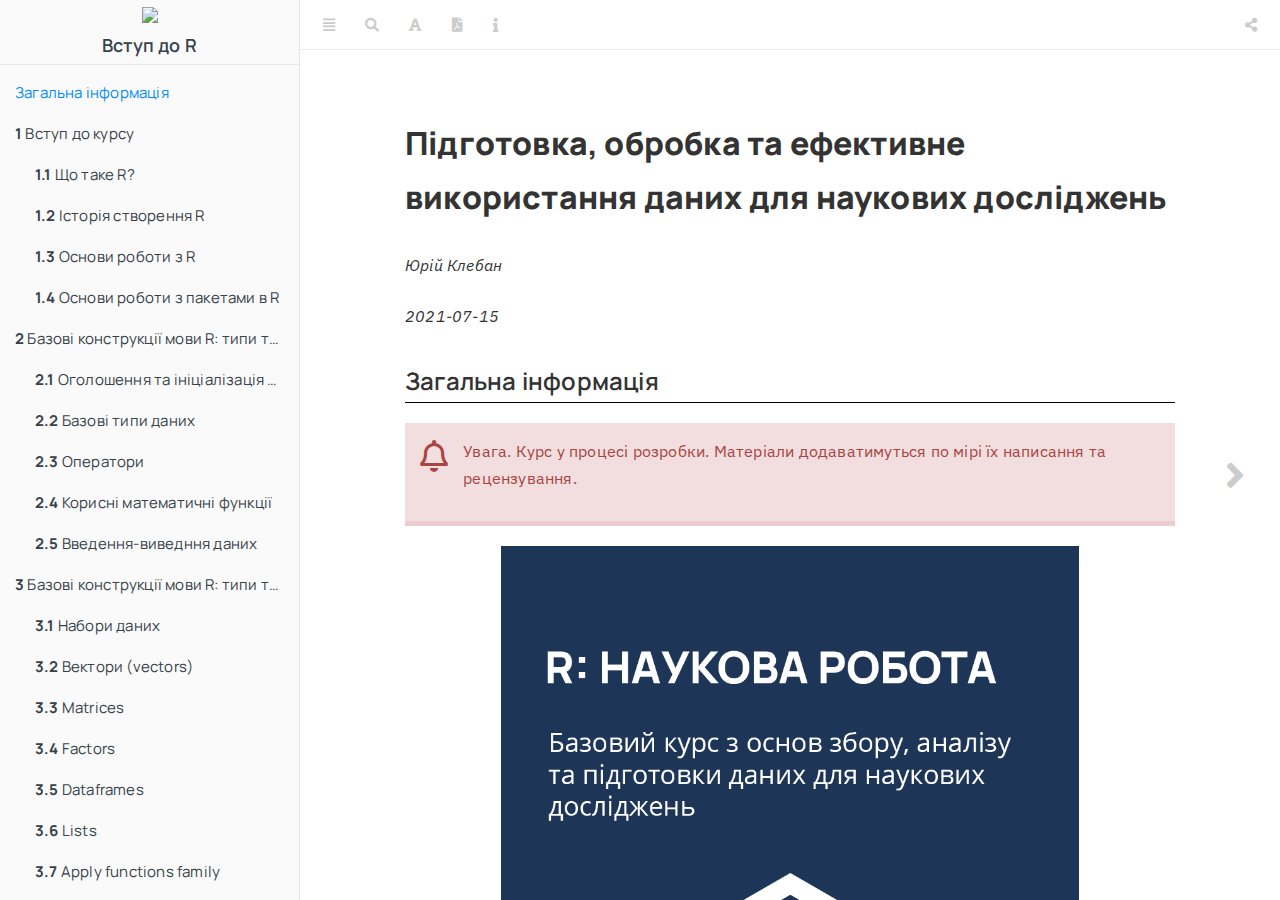
==== commit e9454b16: "fix" ====
--- a/index.html
+++ b/index.html
@@ -24,7 +24,7 @@
 <meta name="author" content="Юрій Клебан" />
 
 
-<meta name="date" content="2021-07-14" />
+<meta name="date" content="2021-07-15" />
 
   <meta name="viewport" content="width=device-width, initial-scale=1" />
   <meta name="apple-mobile-web-app-capable" content="yes" />
@@ -309,8 +309,8 @@
 </ul></li>
 <li class="chapter" data-level="5.4" data-path="chapter5.html"><a href="chapter5.html#refences"><i class="fa fa-check"></i><b>5.4</b> Refences</a></li>
 </ul></li>
-<li class="chapter" data-level="6" data-path="chapter8.html"><a href="chapter8.html"><i class="fa fa-check"></i><b>6</b> 8. Представлення результатів аналізу даних.</a></li>
-<li class="chapter" data-level="7" data-path="chapter7.html"><a href="chapter7.html"><i class="fa fa-check"></i><b>7</b> 7. Побудова та навчання математичних моделей, метрики оцінки їх якості.</a></li>
+<li class="chapter" data-level="6" data-path="chapter8.html"><a href="chapter8.html"><i class="fa fa-check"></i><b>6</b> Представлення результатів аналізу даних.</a></li>
+<li class="chapter" data-level="7" data-path="chapter7.html"><a href="chapter7.html"><i class="fa fa-check"></i><b>7</b> Побудова та навчання математичних моделей, метрики оцінки їх якості.</a></li>
 <li class="chapter" data-level="8" data-path="chapter6.html"><a href="chapter6.html"><i class="fa fa-check"></i><b>8</b> Приклади задач та їх розв’язки</a>
 <ul>
 <li class="chapter" data-level="8.1" data-path="chapter6.html"><a href="chapter6.html#chapter61"><i class="fa fa-check"></i><b>8.1</b> Задачі</a>
@@ -350,7 +350,7 @@
 <div id="header">
 <h1 class="title">Підготовка, обробка та ефективне використання даних для наукових досліджень</h1>
 <p class="author"><em>Юрій Клебан</em></p>
-<p class="date" style="margin-top: 1.5em;"><em>2021-07-14</em></p>
+<p class="date" style="margin-top: 1.5em;"><em>2021-07-15</em></p>
 </div>
 <div id="загальна-інформація" class="section level1 unnumbered">
 <h1>Загальна інформація</h1>
